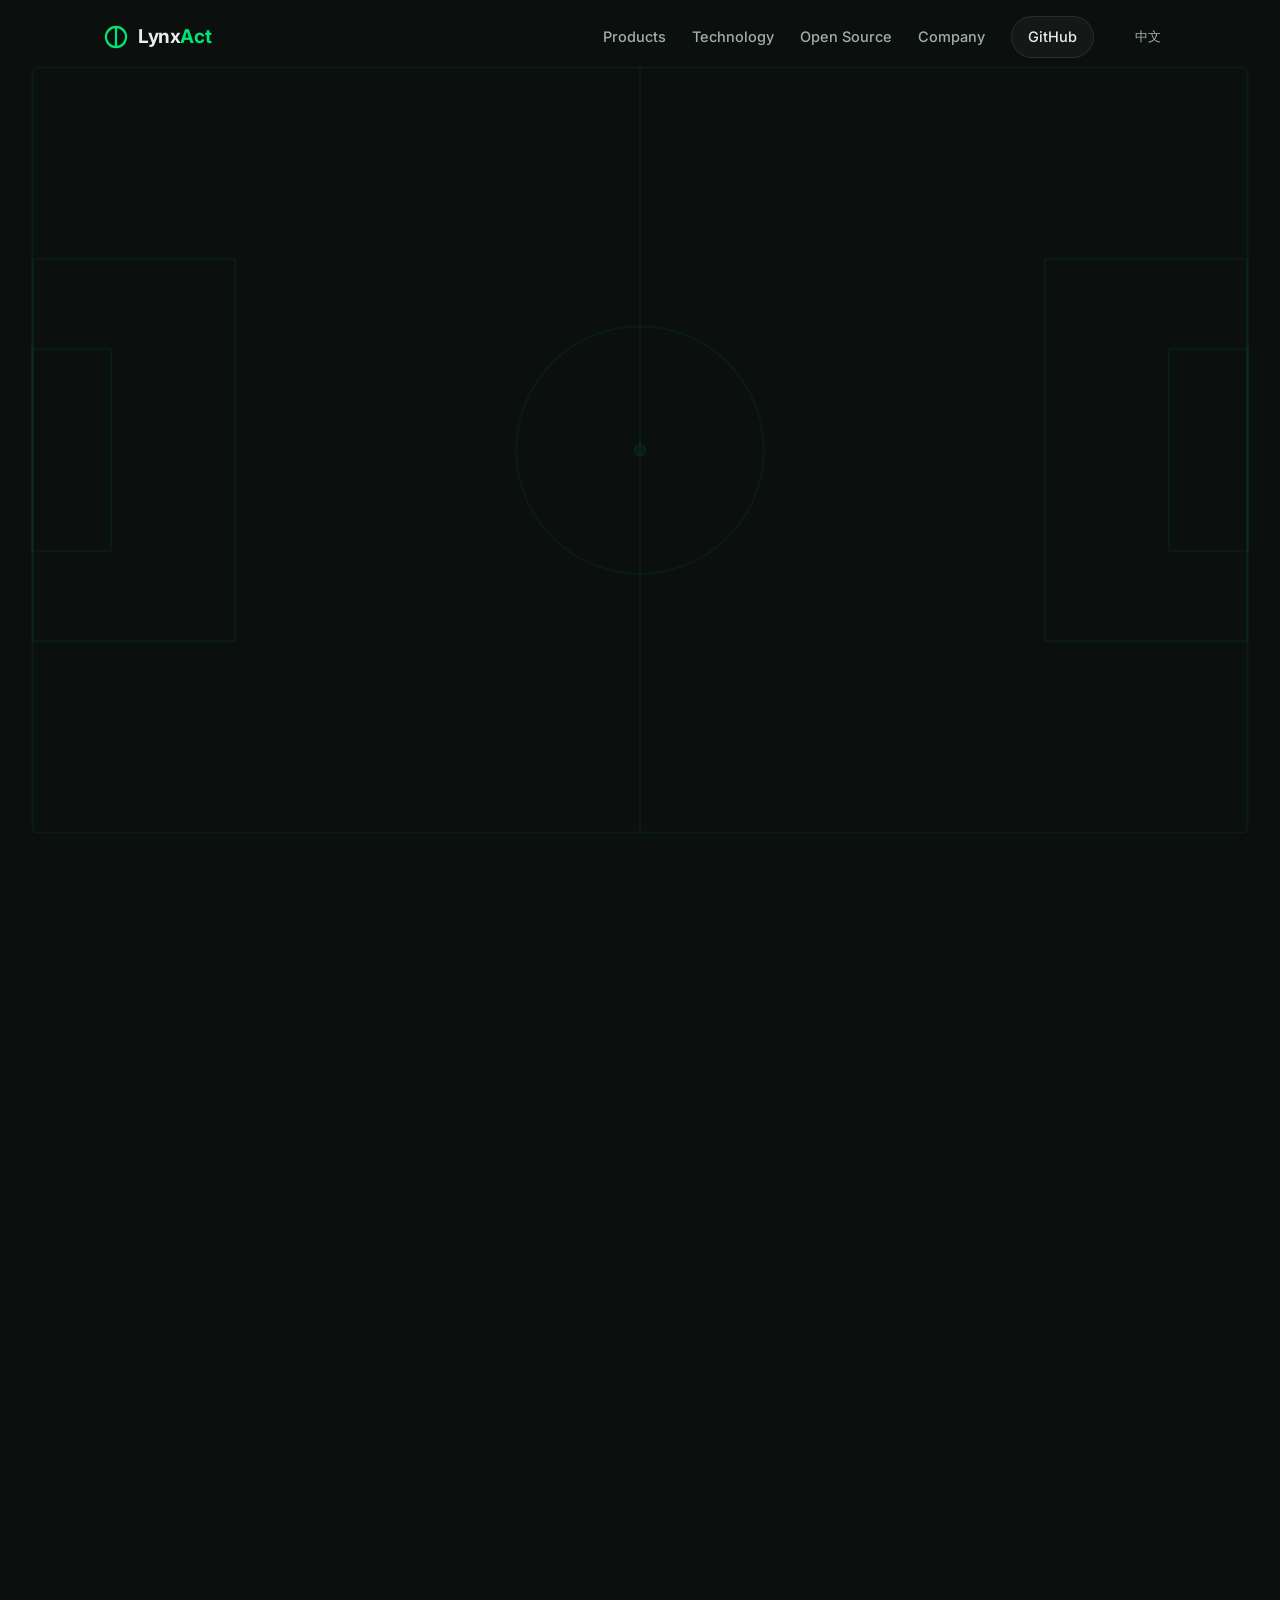
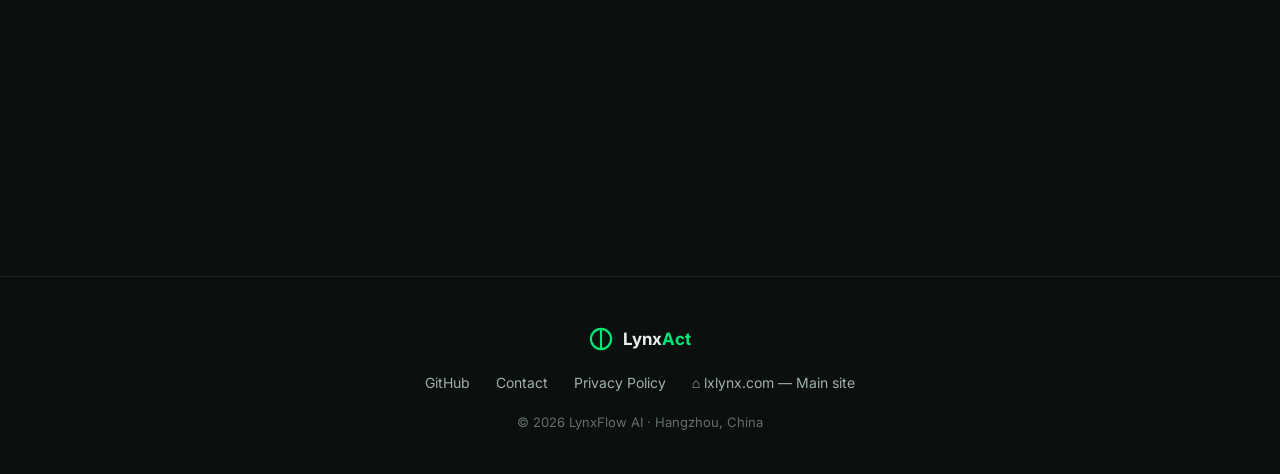
==== index.html @ 455c6fa9 "perf(site): serve coach sample as WebP via picture, 70% smaller Convert lynxact-coach-top-moments-sa" ====
<!DOCTYPE html>
<html lang="en">
<head>
  <meta charset="UTF-8">
  <meta name="viewport" content="width=device-width, initial-scale=1.0">
  <title>LynxAct — AI-Powered Sports Video Intelligence</title>
  <meta name="description" content="LynxAct turns match footage into tactical insight. VLM-assisted annotation, player tracking, and LLM coaching reports — built by LynxFlow AI.">
  <meta property="og:title" content="LynxAct — AI-Powered Sports Video Intelligence">
  <meta property="og:description" content="From raw match footage to coach-ready tactical reports. Open-source pipelines for sports video annotation, tracking, and LLM analysis.">
  <meta property="og:type" content="website">
  <meta property="og:url" content="https://lynxact.lxlynx.com/">
  <meta property="og:image" content="https://lynxact.lxlynx.com/assets/lynxact-coach-top-moments-sample.png">
  <meta property="og:image:alt" content="LynxAct coach tactical report sample">
  <link rel="canonical" href="https://lynxact.lxlynx.com/">
  <link rel="alternate" hreflang="en" href="https://lynxact.lxlynx.com/">
  <link rel="alternate" hreflang="zh-CN" href="https://lynxact.lxlynx.com/zh/">
  <link rel="alternate" hreflang="x-default" href="https://lynxact.lxlynx.com/">
  <link rel="icon" href="/favicon.svg" type="image/svg+xml">
  <link rel="preconnect" href="https://fonts.googleapis.com">
  <link rel="preconnect" href="https://fonts.gstatic.com" crossorigin>
  <link href="https://fonts.googleapis.com/css2?family=Inter:wght@400;500;600;700;800&family=JetBrains+Mono:wght@400;600&display=swap" rel="stylesheet">
  <link rel="stylesheet" href="/css/style.css">
  <script type="application/ld+json">
  {
    "@context": "https://schema.org",
    "@type": "Organization",
    "name": "LynxFlow AI",
    "url": "https://lynxact.lxlynx.com/",
    "logo": "https://lynxact.lxlynx.com/favicon.svg",
    "founder": {"@type": "Person", "name": "Alexander Cardoza", "jobTitle": "Founder & CEO"},
    "foundingDate": "2026",
    "address": {"@type": "PostalAddress", "addressLocality": "Hangzhou", "addressCountry": "CN"}
  }
  </script>
</head>
<body>
  <a class="skip-link" href="#main">Skip to content</a>

  <!-- Pitch-lines background decoration -->
  <svg class="pitch-bg" viewBox="0 0 1200 800" preserveAspectRatio="xMidYMid slice" aria-hidden="true">
    <g fill="none" stroke="currentColor" stroke-width="2">
      <rect x="60" y="60" width="1080" height="680" rx="4"/>
      <line x1="600" y1="60" x2="600" y2="740"/>
      <circle cx="600" cy="400" r="110"/>
      <circle cx="600" cy="400" r="5" fill="currentColor"/>
      <rect x="60" y="230" width="180" height="340"/>
      <rect x="960" y="230" width="180" height="340"/>
      <rect x="60" y="310" width="70" height="180"/>
      <rect x="1070" y="310" width="70" height="180"/>
    </g>
  </svg>

  <nav class="nav" id="nav">
    <div class="nav-inner">
      <a class="brand" href="#top" aria-label="LynxAct home">
        <svg class="brand-mark" viewBox="0 0 100 100" aria-hidden="true">
          <circle cx="50" cy="50" r="42" fill="none" stroke="currentColor" stroke-width="9"/>
          <line x1="50" y1="8" x2="50" y2="92" stroke="currentColor" stroke-width="9"/>
        </svg>
        <span>Lynx<em>Act</em></span>
      </a>
      <div class="nav-links">
        <a href="#products">Products</a>
        <a href="#technology">Technology</a>
        <a href="#opensource">Open Source</a>
        <a href="#company">Company</a>
        <a class="nav-cta" href="https://github.com/Lxcardoza993?tab=repositories" target="_blank" rel="noopener">GitHub</a>
        <a class="lang-switch" href="/zh/" hreflang="zh-CN" aria-label="切换到中文">中文</a>
      </div>
    </div>
  </nav>

  <header class="hero" id="top">
    <div class="hero-inner">
      <p class="eyebrow reveal">Sports Video Intelligence · Hangzhou, China</p>
      <h1 class="reveal">From match footage to<br><span class="accent">tactical insight</span>.</h1>
      <p class="lede reveal">LynxAct combines vision-language models, multi-object tracking, and LLM
        reasoning to automate sports video analysis — from annotation pipelines
        to coach-ready tactical reports.</p>
      <div class="hero-cta reveal">
        <a class="btn btn-primary" href="https://github.com/Lxcardoza993?tab=repositories" target="_blank" rel="noopener">View on GitHub</a>
        <a class="btn btn-ghost" href="#demo">See it in action</a>
      </div>
      <dl class="hero-stats reveal">
        <div><dt>98.7%</dt><dd>zero-shot VLM accuracy<br>on activity recognition probe</dd></div>
        <div><dt>±1 m</dt><dd>pitch calibration<br>reprojection accuracy</dd></div>
        <div><dt>4-tool</dt><dd>function-calling loop<br>in the AI Coach Agent</dd></div>
      </dl>
    </div>
  </header>

  <main id="main">

    <section class="section" id="products">
      <div class="section-head reveal">
        <p class="eyebrow">Products</p>
        <h2>One pipeline, three layers</h2>
        <p class="section-sub">We build open tooling for every layer of sports video understanding —
          so clubs, analysts, and researchers can adopt exactly the depth they need.</p>
      </div>
      <div class="cards">
        <article class="card reveal">
          <div class="card-icon" aria-hidden="true">
            <svg viewBox="0 0 24 24" fill="none" stroke="currentColor" stroke-width="1.8"><path d="M12 20h9"/><path d="M16.5 3.5a2.1 2.1 0 0 1 3 3L7 19l-4 1 1-4Z"/></svg>
          </div>
          <h3>Tactical Annotation</h3>
          <p>VLM-assisted pre-annotation with human expert review. Annotators verify
            machine proposals instead of labeling from scratch — cutting manual
            tagging time by an order of magnitude while keeping expert judgment
            in the loop.</p>
          <p class="card-tag">VLM pre-labeling · Expert verification · Event taxonomy</p>
        </article>
        <article class="card reveal">
          <div class="card-icon" aria-hidden="true">
            <svg viewBox="0 0 24 24" fill="none" stroke="currentColor" stroke-width="1.8"><path d="M21 15a2 2 0 0 1-2 2H7l-4 4V5a2 2 0 0 1 2-2h14a2 2 0 0 1 2 2Z"/></svg>
          </div>
          <h3>AI Coach Agent</h3>
          <p>An LLM agent that turns match data into natural-language tactical
            reports. A four-tool function-calling loop queries events, surfaces
            patterns, and drafts analysis a coach can act on — backed by a curated
            library of 62 technique cards.</p>
          <p class="card-tag">LLM reasoning · Function calling · Tactical reports</p>
        </article>
        <article class="card reveal">
          <div class="card-icon" aria-hidden="true">
            <svg viewBox="0 0 24 24" fill="none" stroke="currentColor" stroke-width="1.8"><circle cx="12" cy="12" r="9"/><path d="M12 3v18M3 12h18"/></svg>
          </div>
          <h3>Player Tracking</h3>
          <p>An open pipeline that extracts 2D pitch coordinates from broadcast
            footage — detection, multi-object tracking, and pitch calibration.
            Validated on professional match footage with sub-meter reprojection
            accuracy.</p>
          <p class="card-tag">YOLO · ByteTrack · Homography calibration</p>
        </article>
      </div>
    </section>

    <section class="section section-alt" id="technology">
      <div class="section-head reveal">
        <p class="eyebrow">Technology</p>
        <h2>Measured, not promised</h2>
        <p class="section-sub">Every capability on this page is backed by a reproducible probe
          on real data. Here is what we have verified so far.</p>
      </div>
      <div class="metric-grid">
        <div class="metric reveal"><span class="metric-num">98.7<span class="unit">%</span></span><span class="metric-label">Zero-shot VLM accuracy on a 150-image activity-recognition probe (Stanford40), 8 of 10 classes perfect</span></div>
        <div class="metric reveal"><span class="metric-num">0.62–1.25<span class="unit">m</span></span><span class="metric-label">Pitch-calibration reprojection error on professional broadcast footage, 5-anchor homography</span></div>
        <div class="metric reveal"><span class="metric-num">95.7<span class="unit">%</span></span><span class="metric-label">Of frames with ≥8 tracked players — 12.84 players per frame on average, YOLOv8 + ByteTrack</span></div>
        <div class="metric reveal"><span class="metric-num">62</span><span class="metric-label">Technique cards in the Coach Agent knowledge base, covering dribbling, passing, and finishing</span></div>
      </div>

      <div class="pipeline reveal" aria-label="Processing pipeline">
        <div class="pipe-step"><span class="pipe-dot"></span>Match footage</div>
        <div class="pipe-arrow" aria-hidden="true">→</div>
        <div class="pipe-step"><span class="pipe-dot"></span>Detection &amp; tracking</div>
        <div class="pipe-arrow" aria-hidden="true">→</div>
        <div class="pipe-step"><span class="pipe-dot"></span>Pitch calibration</div>
        <div class="pipe-arrow" aria-hidden="true">→</div>
        <div class="pipe-step"><span class="pipe-dot"></span>Tactical events</div>
        <div class="pipe-arrow" aria-hidden="true">→</div>
        <div class="pipe-step"><span class="pipe-dot"></span>LLM analysis</div>
        <div class="pipe-arrow" aria-hidden="true">→</div>
        <div class="pipe-step pipe-final"><span class="pipe-dot"></span>Coach report</div>
      </div>
    </section>

    <section class="section" id="demo">
      <div class="section-head reveal">
        <p class="eyebrow">In action</p>
        <h2>Working software, not slideware</h2>
      </div>
      <div class="demo-grid">
        <figure class="demo-item reveal">
          <img src="assets/demo.gif" alt="Multi-source fusion pre-annotation workflow: fusion vote, one-click correction, and adjudication" loading="lazy" width="880" height="656">
          <figcaption><strong>Pre-annotation studio.</strong> Three prediction sources are fused
            into a single proposal; the expert confirms or corrects with one click.</figcaption>
        </figure>
        <figure class="demo-item reveal">
          <picture>
            <source srcset="assets/lynxact-coach-top-moments-sample.webp" type="image/webp">
            <img src="assets/lynxact-coach-top-moments-sample.png" alt="AI Coach Agent output: automatically identified top moments from a match" loading="lazy" width="1200" height="840">
          </picture>
          <figcaption><strong>Coach Agent output.</strong> The agent scans match data and
            surfaces the moments that matter, with reasoning attached.</figcaption>
        </figure>
      </div>
    </section>

    <section class="section section-alt" id="opensource">
      <div class="section-head reveal">
        <p class="eyebrow">Open source</p>
        <h2>Built in the open</h2>
        <p class="section-sub">Our core pipelines are Apache-2.0 licensed. Star them, fork them,
          or ship them into your own stack.</p>
      </div>
      <div class="repo-grid">
        <a class="repo-card reveal" href="https://github.com/Lxcardoza993/lynxact-coach" target="_blank" rel="noopener">
          <div class="repo-head">
            <svg viewBox="0 0 16 16" width="18" height="18" fill="currentColor" aria-hidden="true"><path d="M2 2.5A2.5 2.5 0 0 1 4.5 0h8.75a.75.75 0 0 1 .75.75v12.5a.75.75 0 0 1-.75.75h-2.5a.75.75 0 0 1 0-1.5h1.75v-2h-8a1 1 0 0 0-.714 1.7.75.75 0 1 1-1.072 1.05A2.495 2.495 0 0 1 2 11.5Zm10.5-1h-8a1 1 0 0 0-1 1v6.708A2.486 2.486 0 0 1 4.5 9h8ZM5 12.25v3.25a.25.25 0 0 0 .4.2l1.45-1.087a.249.249 0 0 1 .3 0L8.6 15.7a.25.25 0 0 0 .4-.2v-3.25a.25.25 0 0 0-.25-.25h-3.5a.25.25 0 0 0-.25.25Z"/></svg>
            <span class="repo-name">lynxact-coach</span>
            <span class="repo-license">Apache-2.0</span>
          </div>
          <p>AI Coach Agent for football tactical analysis — a four-tool function-calling
            loop over match data, producing natural-language coaching reports.</p>
        </a>
        <a class="repo-card reveal" href="https://github.com/Lxcardoza993/lynxmove-oss" target="_blank" rel="noopener">
          <div class="repo-head">
            <svg viewBox="0 0 16 16" width="18" height="18" fill="currentColor" aria-hidden="true"><path d="M2 2.5A2.5 2.5 0 0 1 4.5 0h8.75a.75.75 0 0 1 .75.75v12.5a.75.75 0 0 1-.75.75h-2.5a.75.75 0 0 1 0-1.5h1.75v-2h-8a1 1 0 0 0-.714 1.7.75.75 0 1 1-1.072 1.05A2.495 2.495 0 0 1 2 11.5Zm10.5-1h-8a1 1 0 0 0-1 1v6.708A2.486 2.486 0 0 1 4.5 9h8ZM5 12.25v3.25a.25.25 0 0 0 .4.2l1.45-1.087a.249.249 0 0 1 .3 0L8.6 15.7a.25.25 0 0 0 .4-.2v-3.25a.25.25 0 0 0-.25-.25h-3.5a.25.25 0 0 0-.25.25Z"/></svg>
            <span class="repo-name">lynxmove-oss</span>
            <span class="repo-license">Apache-2.0</span>
          </div>
          <p>Multi-source fusion pre-annotation toolkit for sports video — VLM proposals,
            player-prior signals, and expert review in one web UI.</p>
        </a>
      </div>
    </section>

    <section class="section" id="company">
      <div class="section-head reveal">
        <p class="eyebrow">Company</p>
        <h2>Built by practitioners</h2>
      </div>
      <div class="company-grid">
        <div class="company-card reveal">
          <h3>LynxFlow AI</h3>
          <p>LynxAct is developed by LynxFlow AI, a team founded in 2026 and
            based in Hangzhou, China. We build AI tooling for sports analysis —
            annotation pipelines, tracking infrastructure, and LLM-powered
            reporting.</p>
          <dl class="company-facts">
            <div><dt>Founded</dt><dd>2026</dd></div>
            <div><dt>Headquarters</dt><dd>Hangzhou, China</dd></div>
            <div><dt>Focus</dt><dd>Sports AI · Video intelligence</dd></div>
            <div><dt>Stage</dt><dd>Bootstrapped, pre-seed</dd></div>
          </dl>
        </div>
        <div class="company-card reveal">
          <h3>Founder</h3>
          <p class="founder-name">Alexander Cardoza</p>
          <p class="founder-title">Founder &amp; CEO, LynxFlow AI</p>
          <p>Alexander holds dual bachelor's degrees (B.Ed. and B.A.) from a 211
            university in central China, and an M.Sc. from the University of
            Edinburgh, with research focused on accelerometer data from smart
            wearable devices and physical-activity epidemiology. He started
            LynxAct to bring modern vision-language and LLM tooling to a field
            still run on manual tagging.</p>
          <p class="company-contact">Reach us at <a href="mailto:founder@lxlynx.com">founder@lxlynx.com</a></p>
        </div>
      </div>
    </section>

  </main>

  <footer class="footer">
    <div class="footer-inner">
      <div class="footer-brand">
        <svg class="brand-mark" viewBox="0 0 100 100" aria-hidden="true">
          <circle cx="50" cy="50" r="42" fill="none" stroke="currentColor" stroke-width="9"/>
          <line x1="50" y1="8" x2="50" y2="92" stroke="currentColor" stroke-width="9"/>
        </svg>
        <span>Lynx<em>Act</em></span>
      </div>
      <nav class="footer-links" aria-label="Footer">
        <a href="https://github.com/Lxcardoza993?tab=repositories" target="_blank" rel="noopener">GitHub</a>
        <a href="mailto:founder@lxlynx.com">Contact</a>
        <a href="privacy.html">Privacy Policy</a>
        <a href="https://lxlynx.com" target="_blank" rel="noopener">⌂ lxlynx.com — Main site</a>
      </nav>
      <p class="footer-legal">© 2026 LynxFlow AI · Hangzhou, China</p>
    </div>
  </footer>

  <script src="js/main.js" defer></script>
</body>
</html>
---- css/style.css ----
/* LynxAct — dark pitch theme */
:root {
  --bg: #0b0f0e;
  --bg-alt: #0e1513;
  --surface: rgba(255, 255, 255, 0.04);
  --surface-border: rgba(255, 255, 255, 0.09);
  --text: #e8eeeb;
  --text-dim: #9fb0a8;
  --accent: #00e676;
  --accent-soft: rgba(0, 230, 118, 0.12);
  --pitch-line: rgba(0, 230, 118, 0.055);
  --radius: 14px;
  --font: "Inter", -apple-system, BlinkMacSystemFont, "Segoe UI", Roboto, "PingFang SC", "Hiragino Sans GB", "Microsoft YaHei", "Noto Sans CJK SC", "Helvetica Neue", Arial, sans-serif;
  --mono: "JetBrains Mono", ui-monospace, SFMono-Regular, Menlo, Consolas, monospace;
}

* { margin: 0; padding: 0; box-sizing: border-box; }

html { scroll-behavior: smooth; }

body {
  background: var(--bg);
  color: var(--text);
  font-family: var(--font);
  font-size: 16px;
  line-height: 1.65;
  -webkit-font-smoothing: antialiased;
  overflow-x: hidden;
}

::selection { background: var(--accent); color: #04140b; }

/* Skip link — keyboard a11y (WCAG 2.4.1 Bypass Blocks) */
.skip-link {
  position: absolute;
  left: -9999px;
  top: auto;
  z-index: 1000;
  padding: 0.6rem 1rem;
  background: var(--accent);
  color: #04140b;
  border-radius: 8px;
  font-weight: 600;
  text-decoration: none;
}
.skip-link:focus,
.skip-link:focus-visible {
  left: 1rem;
  top: 1rem;
}

/* High-contrast keyboard focus ring for every interactive element
   (WCAG 2.4.7 Focus Visible). The browser default outline is low-
   contrast on this dark theme; :where() keeps specificity 0 so it
   composes with per-component styles instead of overriding them. */
:where(a, button, .btn, .nav-cta, .lang-switch, .repo-card,
       .lang-link, .back, [tabindex]):focus-visible {
  outline: 2px solid var(--accent);
  outline-offset: 2px;
  border-radius: 6px;
}

.pitch-bg {
  position: fixed;
  inset: 0;
  width: 100%;
  height: 100%;
  color: var(--pitch-line);
  pointer-events: none;
  z-index: 0;
}

/* ---------- nav ---------- */
.nav {
  position: fixed;
  top: 0; left: 0; right: 0;
  z-index: 100;
  transition: background 0.3s ease, border-color 0.3s ease, backdrop-filter 0.3s ease;
  border-bottom: 1px solid transparent;
}
.nav.scrolled {
  background: rgba(11, 15, 14, 0.72);
  backdrop-filter: blur(14px);
  -webkit-backdrop-filter: blur(14px);
  border-bottom-color: var(--surface-border);
}
.nav-inner {
  max-width: 1120px;
  margin: 0 auto;
  padding: 16px 24px;
  display: flex;
  align-items: center;
  justify-content: space-between;
}
.brand {
  display: inline-flex;
  align-items: center;
  gap: 10px;
  color: var(--text);
  text-decoration: none;
  font-weight: 700;
  font-size: 19px;
  letter-spacing: -0.02em;
}
.brand em { font-style: normal; color: var(--accent); }
.brand-mark { width: 24px; height: 24px; color: var(--accent); flex: none; }
.nav-links { display: flex; align-items: center; gap: 26px; }
.nav-links a {
  color: var(--text-dim);
  text-decoration: none;
  font-size: 14.5px;
  font-weight: 500;
  transition: color 0.2s ease;
}
.nav-links a:hover { color: var(--text); }
.nav-cta {
  padding: 8px 16px;
  border: 1px solid var(--surface-border);
  border-radius: 999px;
  color: var(--text) !important;
  background: var(--surface);
  transition: border-color 0.2s ease, background 0.2s ease;
}
.nav-cta:hover { border-color: var(--accent); background: var(--accent-soft); }
.lang-switch {
  padding: 8px 14px;
  border-radius: 999px;
  color: var(--text-dim) !important;
  font-size: 13px !important;
  font-family: var(--mono);
  border: 1px solid transparent;
  transition: color 0.2s ease, border-color 0.2s ease;
}
.lang-switch:hover { color: var(--accent) !important; border-color: rgba(0, 230, 118, 0.35); }

/* ---------- hero ---------- */
.hero {
  position: relative;
  z-index: 1;
  padding: 168px 24px 96px;
}
.hero-inner { max-width: 880px; margin: 0 auto; }
.eyebrow {
  font-family: var(--mono);
  font-size: 12.5px;
  font-weight: 600;
  letter-spacing: 0.14em;
  text-transform: uppercase;
  color: var(--accent);
  margin-bottom: 18px;
}
h1 {
  font-size: clamp(40px, 6.4vw, 68px);
  font-weight: 800;
  line-height: 1.06;
  letter-spacing: -0.035em;
  margin-bottom: 26px;
}
.accent {
  background: linear-gradient(92deg, var(--accent) 10%, #7dffb8 90%);
  -webkit-background-clip: text;
  background-clip: text;
  color: transparent;
}
.lede {
  font-size: clamp(17px, 2vw, 20px);
  color: var(--text-dim);
  max-width: 640px;
  margin-bottom: 38px;
}
.hero-cta { display: flex; gap: 14px; flex-wrap: wrap; margin-bottom: 64px; }
.btn {
  display: inline-flex;
  align-items: center;
  padding: 13px 26px;
  border-radius: 999px;
  font-size: 15px;
  font-weight: 600;
  text-decoration: none;
  transition: transform 0.18s ease, box-shadow 0.18s ease, background 0.18s ease, border-color 0.18s ease;
}
.btn:active { transform: translateY(1px); }
.btn-primary {
  background: var(--accent);
  color: #04140b;
  box-shadow: 0 0 0 0 rgba(0, 230, 118, 0.35);
}
.btn-primary:hover { box-shadow: 0 8px 32px 0 rgba(0, 230, 118, 0.28); transform: translateY(-1px); }
.btn-ghost {
  color: var(--text);
  border: 1px solid var(--surface-border);
  background: var(--surface);
}
.btn-ghost:hover { border-color: var(--accent); background: var(--accent-soft); }

.hero-stats {
  display: grid;
  grid-template-columns: repeat(3, minmax(0, 1fr));
  gap: 20px;
  max-width: 780px;
}
.hero-stats > div {
  padding: 20px 22px;
  background: var(--surface);
  border: 1px solid var(--surface-border);
  border-radius: var(--radius);
  backdrop-filter: blur(8px);
}
.hero-stats dt {
  font-size: 30px;
  font-weight: 800;
  letter-spacing: -0.03em;
  color: var(--accent);
  font-variant-numeric: tabular-nums;
}
.hero-stats dd { font-size: 13px; color: var(--text-dim); margin-top: 6px; line-height: 1.5; }

/* ---------- sections ---------- */
.section {
  position: relative;
  z-index: 1;
  max-width: 1120px;
  margin: 0 auto;
  padding: 88px 24px;
}
.section-alt {
  max-width: none;
  background: var(--bg-alt);
  border-top: 1px solid var(--surface-border);
  border-bottom: 1px solid var(--surface-border);
}
.section-alt > * { max-width: 1120px; margin-left: auto; margin-right: auto; }
.section-head { max-width: 720px; margin-bottom: 52px; }
.section-alt .section-head { max-width: 720px; }
h2 {
  font-size: clamp(30px, 4vw, 42px);
  font-weight: 800;
  letter-spacing: -0.03em;
  line-height: 1.12;
  margin-bottom: 16px;
}
.section-sub { color: var(--text-dim); font-size: 17px; }

/* product cards */
.cards {
  display: grid;
  grid-template-columns: repeat(3, minmax(0, 1fr));
  gap: 22px;
}
.card {
  padding: 30px 28px;
  background: var(--surface);
  border: 1px solid var(--surface-border);
  border-radius: var(--radius);
  transition: transform 0.2s ease, border-color 0.2s ease, background 0.2s ease;
}
.card:hover { transform: translateY(-3px); border-color: rgba(0, 230, 118, 0.35); background: rgba(0, 230, 118, 0.05); }
.card-icon {
  width: 46px; height: 46px;
  display: grid; place-items: center;
  border-radius: 12px;
  background: var(--accent-soft);
  color: var(--accent);
  margin-bottom: 20px;
}
.card-icon svg { width: 24px; height: 24px; }
.card h3 { font-size: 20px; font-weight: 700; letter-spacing: -0.02em; margin-bottom: 12px; }
.card p { color: var(--text-dim); font-size: 15px; }
.card-tag {
  margin-top: 18px;
  font-family: var(--mono);
  font-size: 12px !important;
  color: var(--accent) !important;
  letter-spacing: 0.02em;
}

/* metrics */
.metric-grid {
  display: grid;
  grid-template-columns: repeat(2, minmax(0, 1fr));
  gap: 22px;
  margin-bottom: 56px;
}
.metric {
  padding: 28px 30px;
  background: var(--surface);
  border: 1px solid var(--surface-border);
  border-radius: var(--radius);
  display: flex;
  flex-direction: column;
  gap: 10px;
}
.metric-num {
  font-size: 40px;
  font-weight: 800;
  letter-spacing: -0.03em;
  color: var(--accent);
  font-variant-numeric: tabular-nums;
}
.metric-num .unit { font-size: 20px; margin-left: 2px; }
.metric-label { color: var(--text-dim); font-size: 14.5px; line-height: 1.55; }

/* pipeline */
.pipeline {
  display: flex;
  align-items: center;
  flex-wrap: wrap;
  gap: 10px 12px;
  padding: 24px 26px;
  background: var(--surface);
  border: 1px solid var(--surface-border);
  border-radius: var(--radius);
  font-family: var(--mono);
  font-size: 13px;
}
.pipe-step {
  display: inline-flex;
  align-items: center;
  gap: 9px;
  color: var(--text-dim);
  white-space: nowrap;
}
.pipe-dot { width: 7px; height: 7px; border-radius: 50%; background: var(--accent); flex: none; }
.pipe-final { color: var(--accent); font-weight: 600; }
.pipe-arrow { color: rgba(255, 255, 255, 0.22); }

/* demo */
.demo-grid {
  display: grid;
  grid-template-columns: repeat(2, minmax(0, 1fr));
  gap: 22px;
}
.demo-item {
  background: var(--surface);
  border: 1px solid var(--surface-border);
  border-radius: var(--radius);
  overflow: hidden;
}
.demo-item img {
  display: block;
  width: 100%;
  aspect-ratio: 16 / 10;
  object-fit: cover;
  object-position: top;
  border-bottom: 1px solid var(--surface-border);
  background: #060a08;
}
.demo-item figcaption { padding: 20px 22px; color: var(--text-dim); font-size: 14.5px; }
.demo-item figcaption strong { color: var(--text); display: block; margin-bottom: 4px; font-size: 15px; }

/* repos */
.repo-grid {
  display: grid;
  grid-template-columns: repeat(2, minmax(0, 1fr));
  gap: 22px;
}
.repo-card {
  display: block;
  padding: 26px 28px;
  background: var(--surface);
  border: 1px solid var(--surface-border);
  border-radius: var(--radius);
  text-decoration: none;
  color: inherit;
  transition: transform 0.2s ease, border-color 0.2s ease, background 0.2s ease;
}
.repo-card:hover { transform: translateY(-3px); border-color: rgba(0, 230, 118, 0.35); background: rgba(0, 230, 118, 0.05); }
.repo-head { display: flex; align-items: center; gap: 10px; margin-bottom: 14px; color: var(--accent); }
.repo-name { font-family: var(--mono); font-size: 16px; font-weight: 600; color: var(--text); }
.repo-license {
  margin-left: auto;
  font-family: var(--mono);
  font-size: 11px;
  color: var(--text-dim);
  border: 1px solid var(--surface-border);
  border-radius: 999px;
  padding: 3px 10px;
}
.repo-card p { color: var(--text-dim); font-size: 14.5px; }

/* company */
.company-grid {
  display: grid;
  grid-template-columns: 1.2fr 1fr;
  gap: 22px;
}
.company-card {
  padding: 32px 30px;
  background: var(--surface);
  border: 1px solid var(--surface-border);
  border-radius: var(--radius);
}
.company-card h3 { font-size: 19px; font-weight: 700; letter-spacing: -0.02em; margin-bottom: 6px; }
.company-cn { color: var(--text-dim); font-size: 14px; margin-bottom: 16px; }
.founder-name { color: var(--accent); font-size: 17px; font-weight: 600; margin-bottom: 4px; }
.founder-title { color: var(--text-dim); font-size: 13px; letter-spacing: 0.04em; text-transform: uppercase; margin-bottom: 14px; }
.company-card > p { color: var(--text-dim); font-size: 15px; }
.company-facts {
  margin-top: 24px;
  display: grid;
  grid-template-columns: repeat(2, minmax(0, 1fr));
  gap: 14px;
}
.company-facts dt {
  font-family: var(--mono);
  font-size: 11px;
  text-transform: uppercase;
  letter-spacing: 0.1em;
  color: var(--text-dim);
}
.company-facts dd { font-size: 14.5px; font-weight: 600; margin-top: 3px; }
.company-contact { margin-top: 20px; }
.company-contact a { color: var(--accent); text-decoration: none; border-bottom: 1px solid rgba(0, 230, 118, 0.35); }
.company-contact a:hover { border-bottom-color: var(--accent); }

/* footer */
.footer {
  position: relative;
  z-index: 1;
  border-top: 1px solid var(--surface-border);
  padding: 48px 24px 40px;
}
.footer-inner {
  max-width: 1120px;
  margin: 0 auto;
  display: flex;
  flex-direction: column;
  align-items: center;
  gap: 18px;
}
.footer-brand {
  display: inline-flex;
  align-items: center;
  gap: 10px;
  font-weight: 700;
  font-size: 17px;
}
.footer-brand em { font-style: normal; color: var(--accent); }
.footer-links { display: flex; gap: 26px; }
.footer-links a { color: var(--text-dim); text-decoration: none; font-size: 14px; transition: color 0.2s ease; }
.footer-links a:hover { color: var(--text); }
.footer-legal { color: rgba(159, 176, 168, 0.6); font-size: 13px; }

/* reveal on scroll */
.reveal {
  opacity: 0;
  transform: translateY(18px);
  transition: opacity 0.6s ease, transform 0.6s ease;
}
.reveal.visible { opacity: 1; transform: none; }
@media (prefers-reduced-motion: reduce) {
  .reveal { opacity: 1; transform: none; transition: none; }
  html { scroll-behavior: auto; }
}

/* responsive */
@media (max-width: 900px) {
  .cards, .demo-grid, .repo-grid, .company-grid { grid-template-columns: 1fr; }
  .metric-grid { grid-template-columns: 1fr 1fr; }
  .nav-links a:not(.nav-cta):not(.lang-switch) { display: none; }
}
@media (max-width: 620px) {
  .hero { padding-top: 132px; }
  .hero-stats { grid-template-columns: 1fr; }
  .metric-grid { grid-template-columns: 1fr; }
  .pipe-arrow { display: none; }
  .pipeline { flex-direction: column; align-items: flex-start; }
}
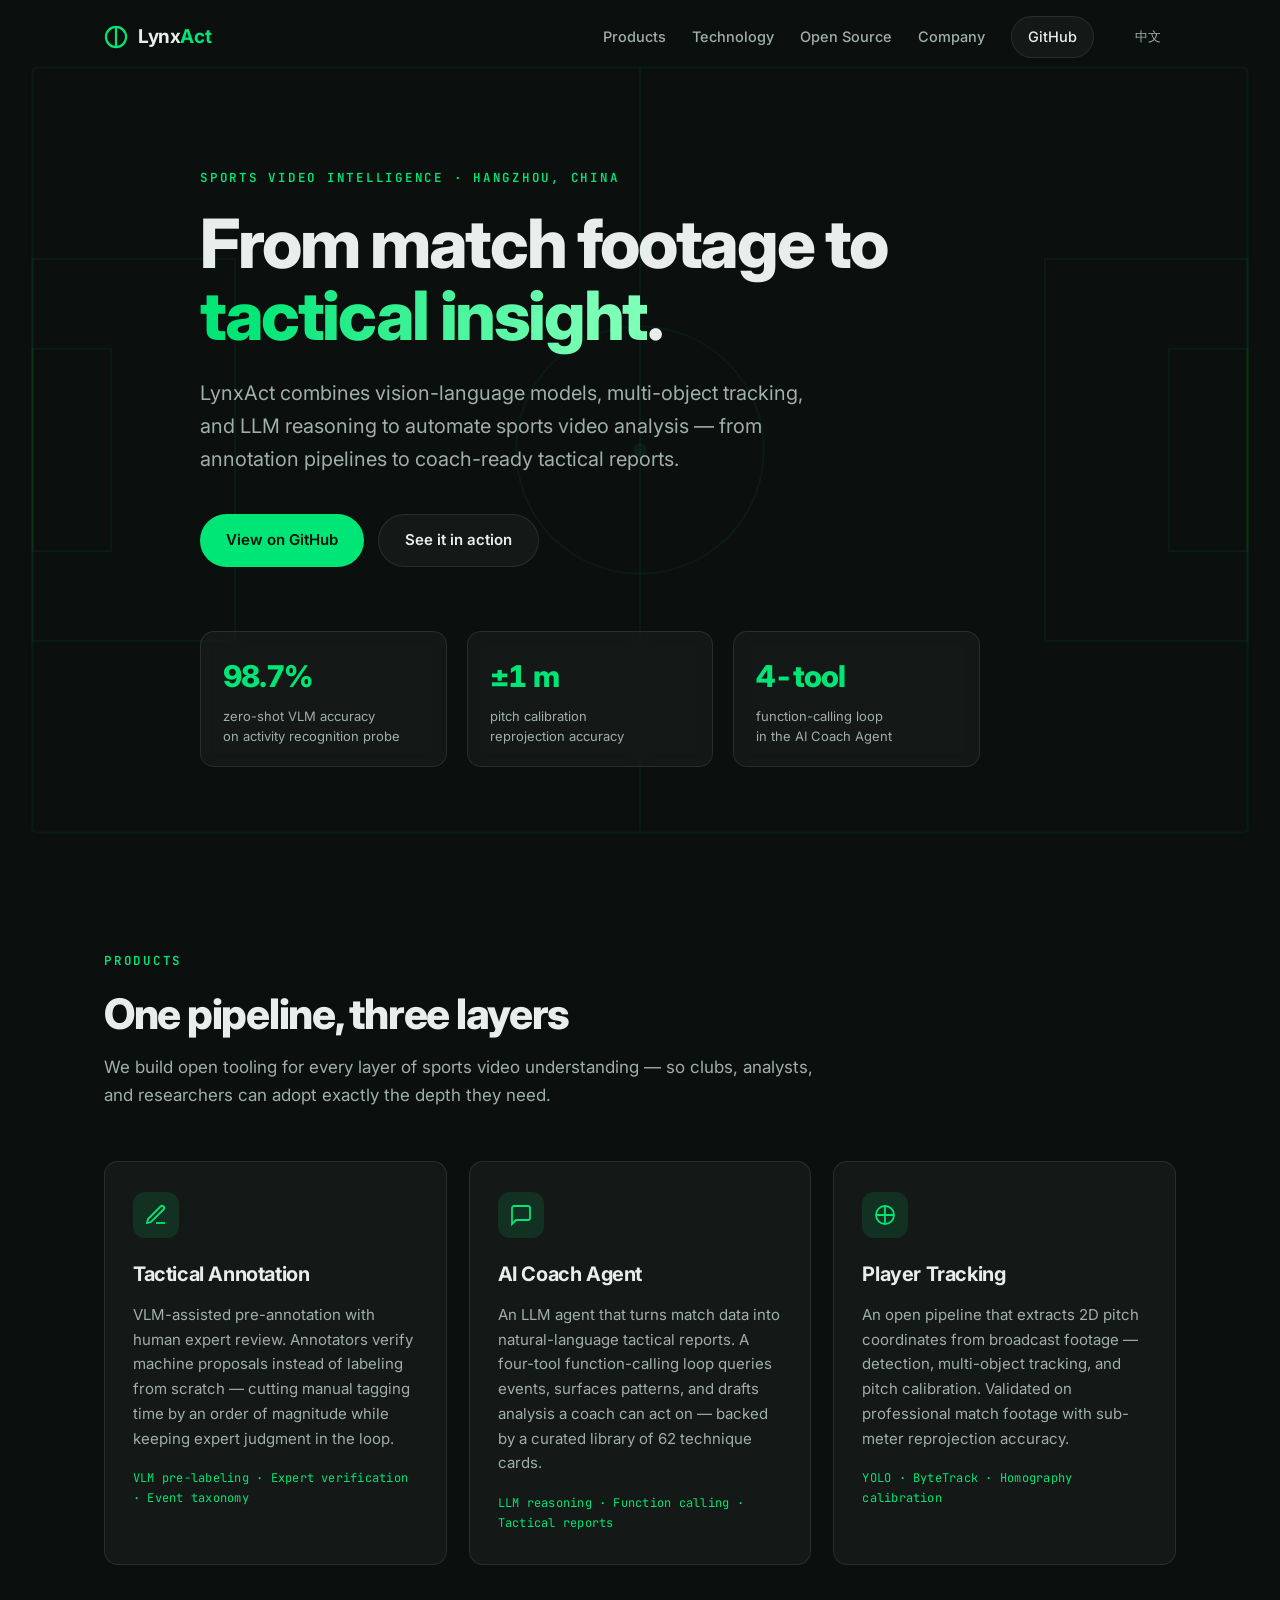
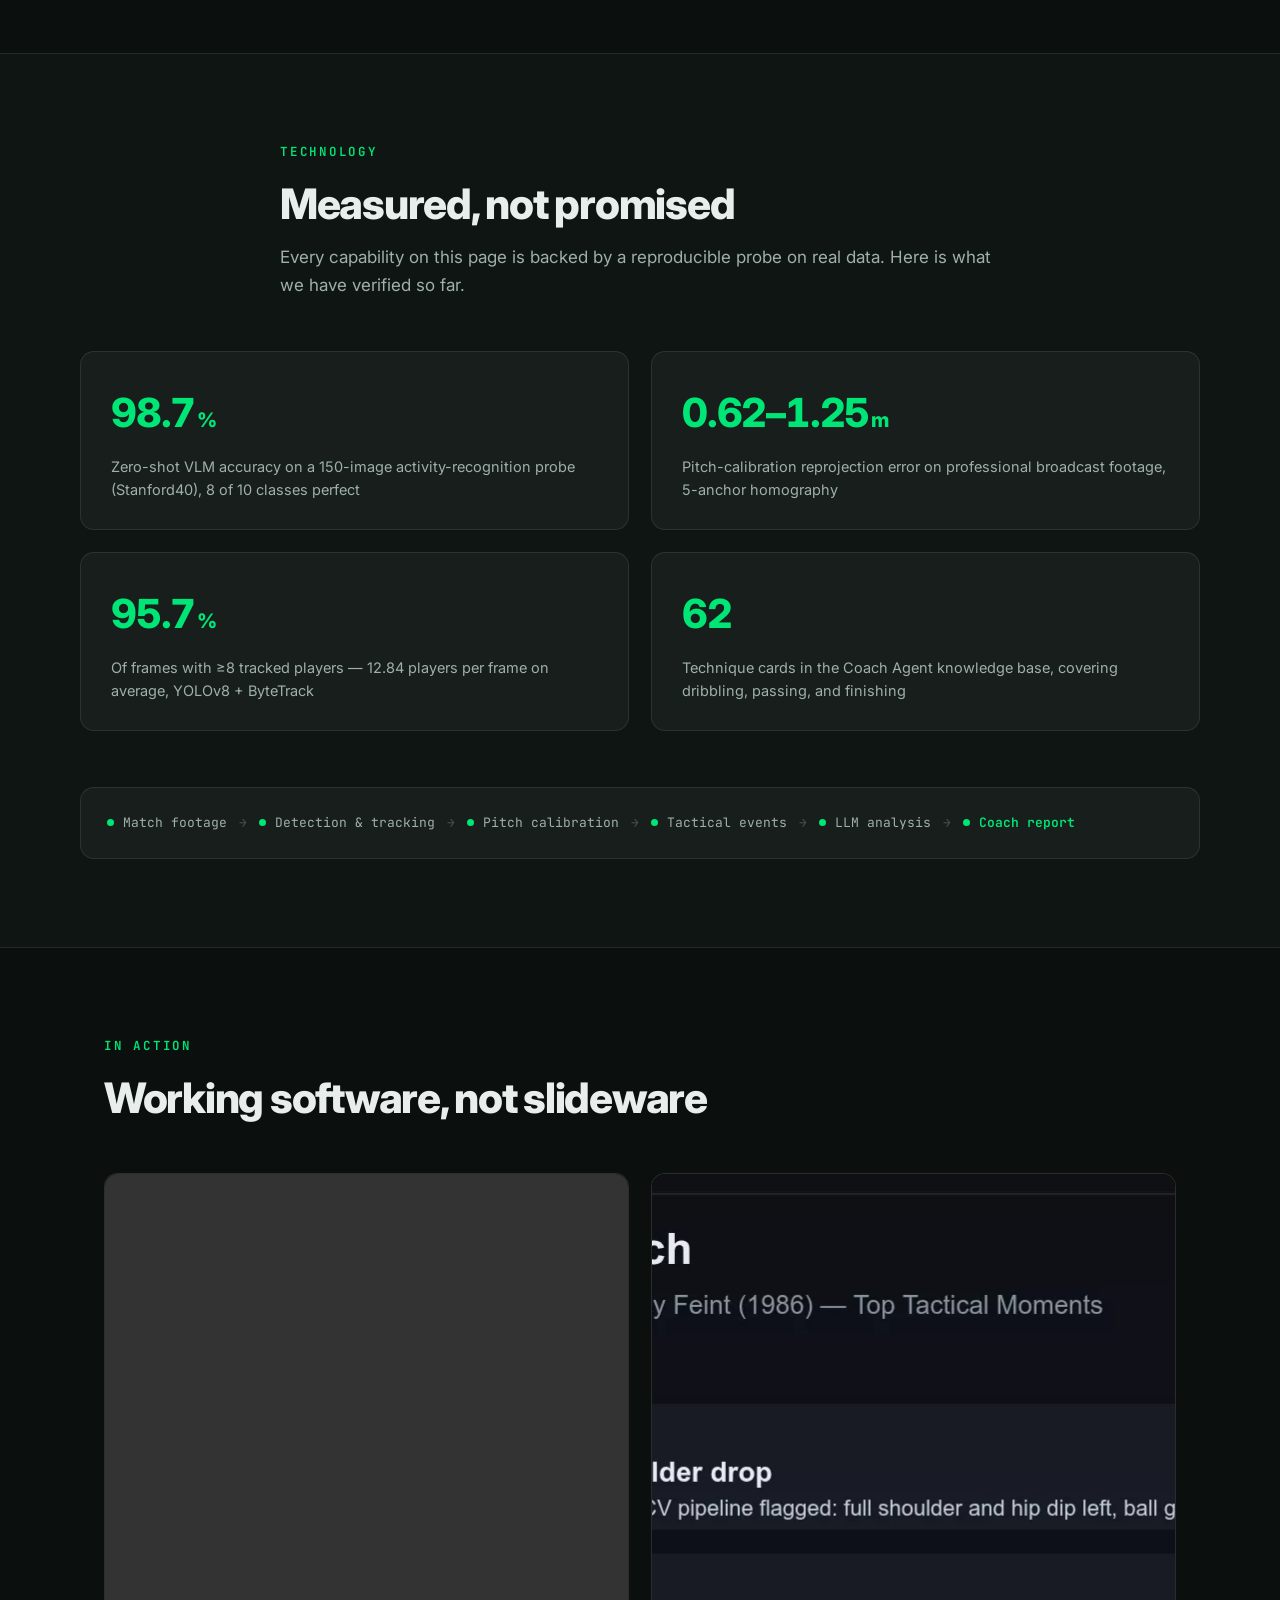
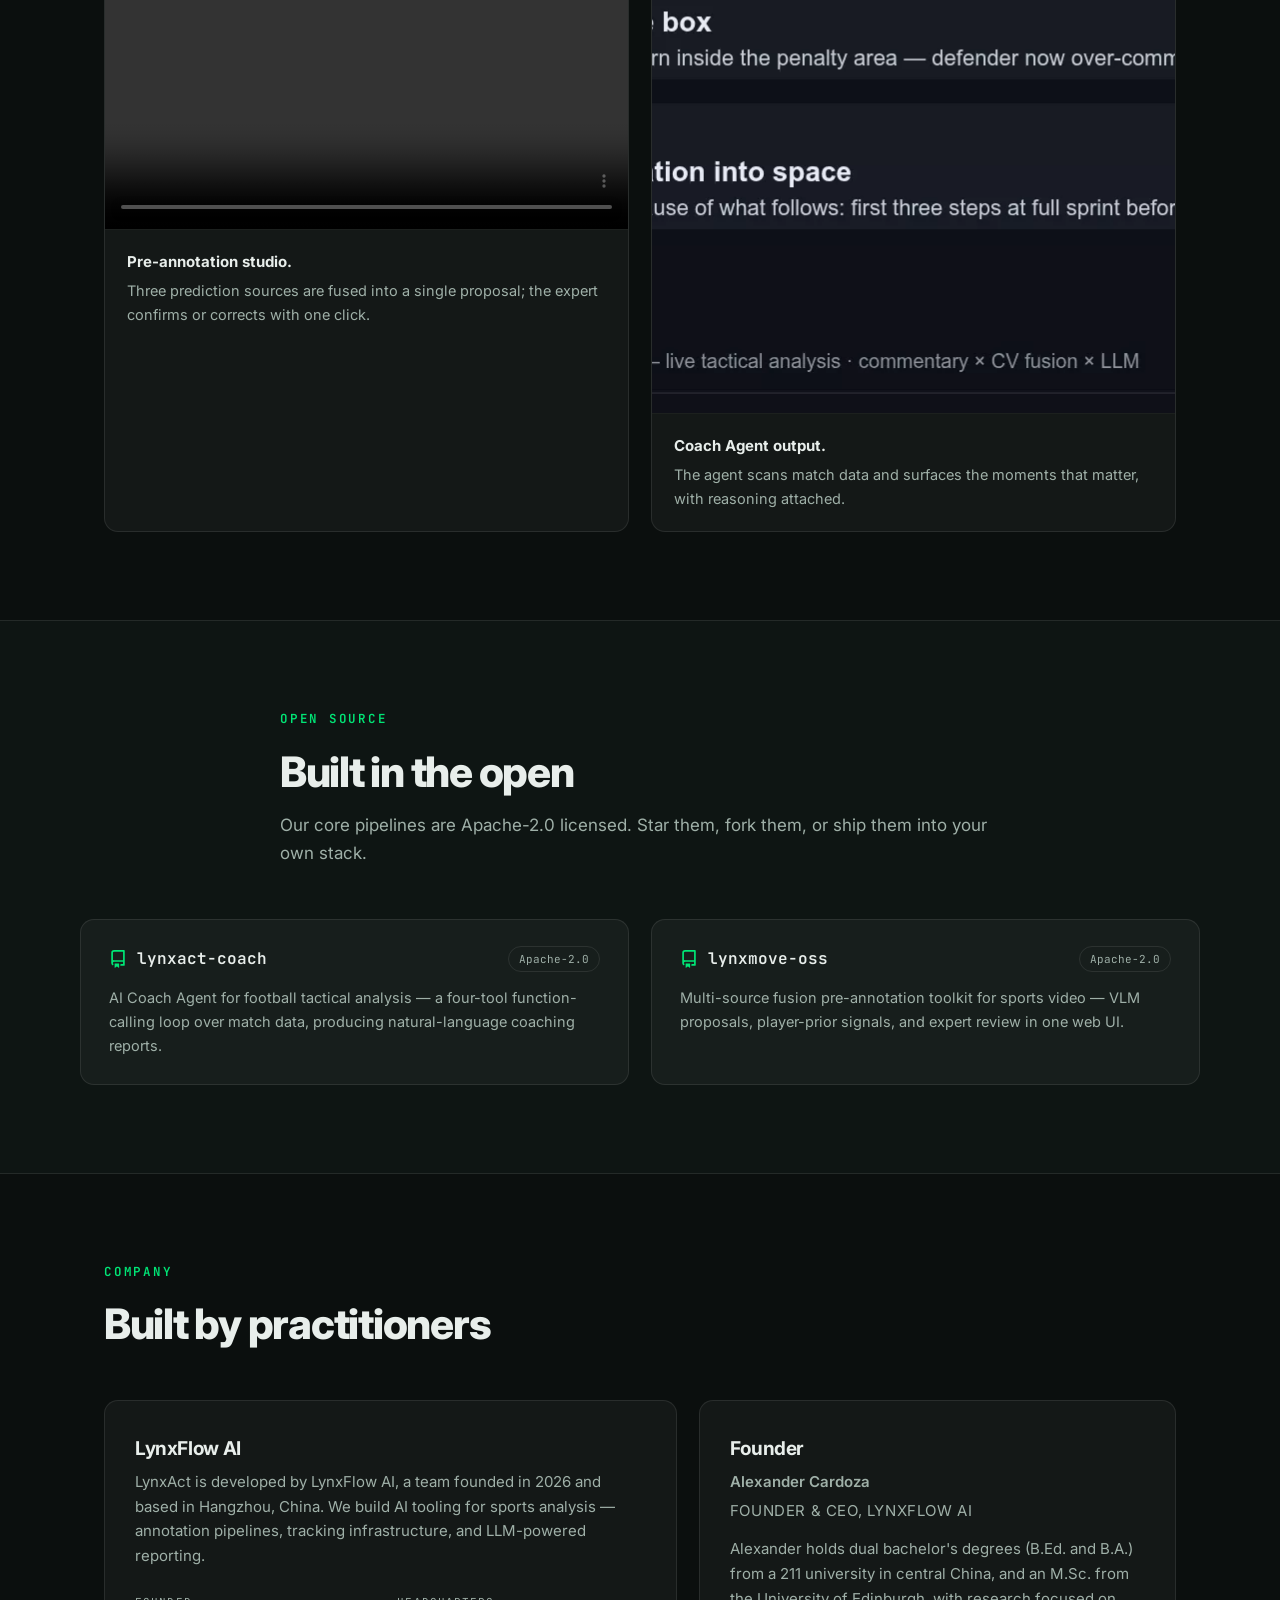
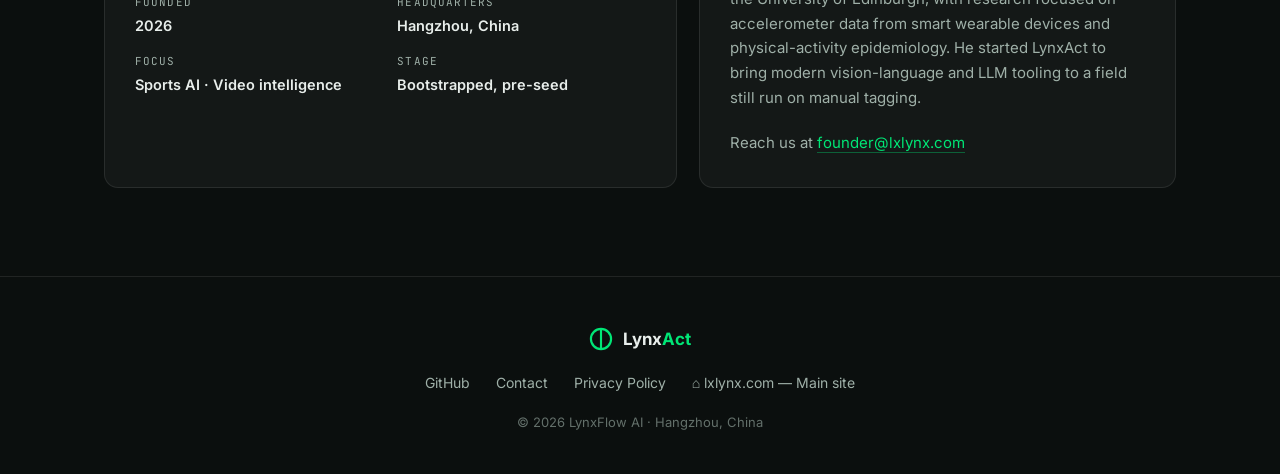
==== commit 436796cc: "seo(site): add twitter:card summary_large_image for social sharing Twitter falls back to og:title/de" ====
--- a/index.html
+++ b/index.html
@@ -3,6 +3,8 @@
 <head>
   <meta charset="UTF-8">
   <meta name="viewport" content="width=device-width, initial-scale=1.0">
+  <meta name="theme-color" content="#0b0f0e">
+  <meta name="color-scheme" content="dark">
   <title>LynxAct — AI-Powered Sports Video Intelligence</title>
   <meta name="description" content="LynxAct turns match footage into tactical insight. VLM-assisted annotation, player tracking, and LLM coaching reports — built by LynxFlow AI.">
   <meta property="og:title" content="LynxAct — AI-Powered Sports Video Intelligence">
@@ -11,6 +13,7 @@
   <meta property="og:url" content="https://lynxact.lxlynx.com/">
   <meta property="og:image" content="https://lynxact.lxlynx.com/assets/lynxact-coach-top-moments-sample.png">
   <meta property="og:image:alt" content="LynxAct coach tactical report sample">
+  <meta name="twitter:card" content="summary_large_image">
   <link rel="canonical" href="https://lynxact.lxlynx.com/">
   <link rel="alternate" hreflang="en" href="https://lynxact.lxlynx.com/">
   <link rel="alternate" hreflang="zh-CN" href="https://lynxact.lxlynx.com/zh/">
@@ -171,7 +174,9 @@
       </div>
       <div class="demo-grid">
         <figure class="demo-item reveal">
-          <img src="assets/demo.gif" alt="Multi-source fusion pre-annotation workflow: fusion vote, one-click correction, and adjudication" loading="lazy" width="880" height="656">
+          <video width="880" height="656" autoplay loop muted playsinline controls preload="metadata" aria-label="Multi-source fusion pre-annotation workflow: fusion vote, one-click correction, and adjudication">
+            <source src="assets/demo.mp4" type="video/mp4">
+          </video>
           <figcaption><strong>Pre-annotation studio.</strong> Three prediction sources are fused
             into a single proposal; the expert confirms or corrects with one click.</figcaption>
         </figure>
--- a/css/style.css
+++ b/css/style.css
@@ -336,7 +336,8 @@
   border-radius: var(--radius);
   overflow: hidden;
 }
-.demo-item img {
+.demo-item img,
+.demo-item video {
   display: block;
   width: 100%;
   aspect-ratio: 16 / 10;
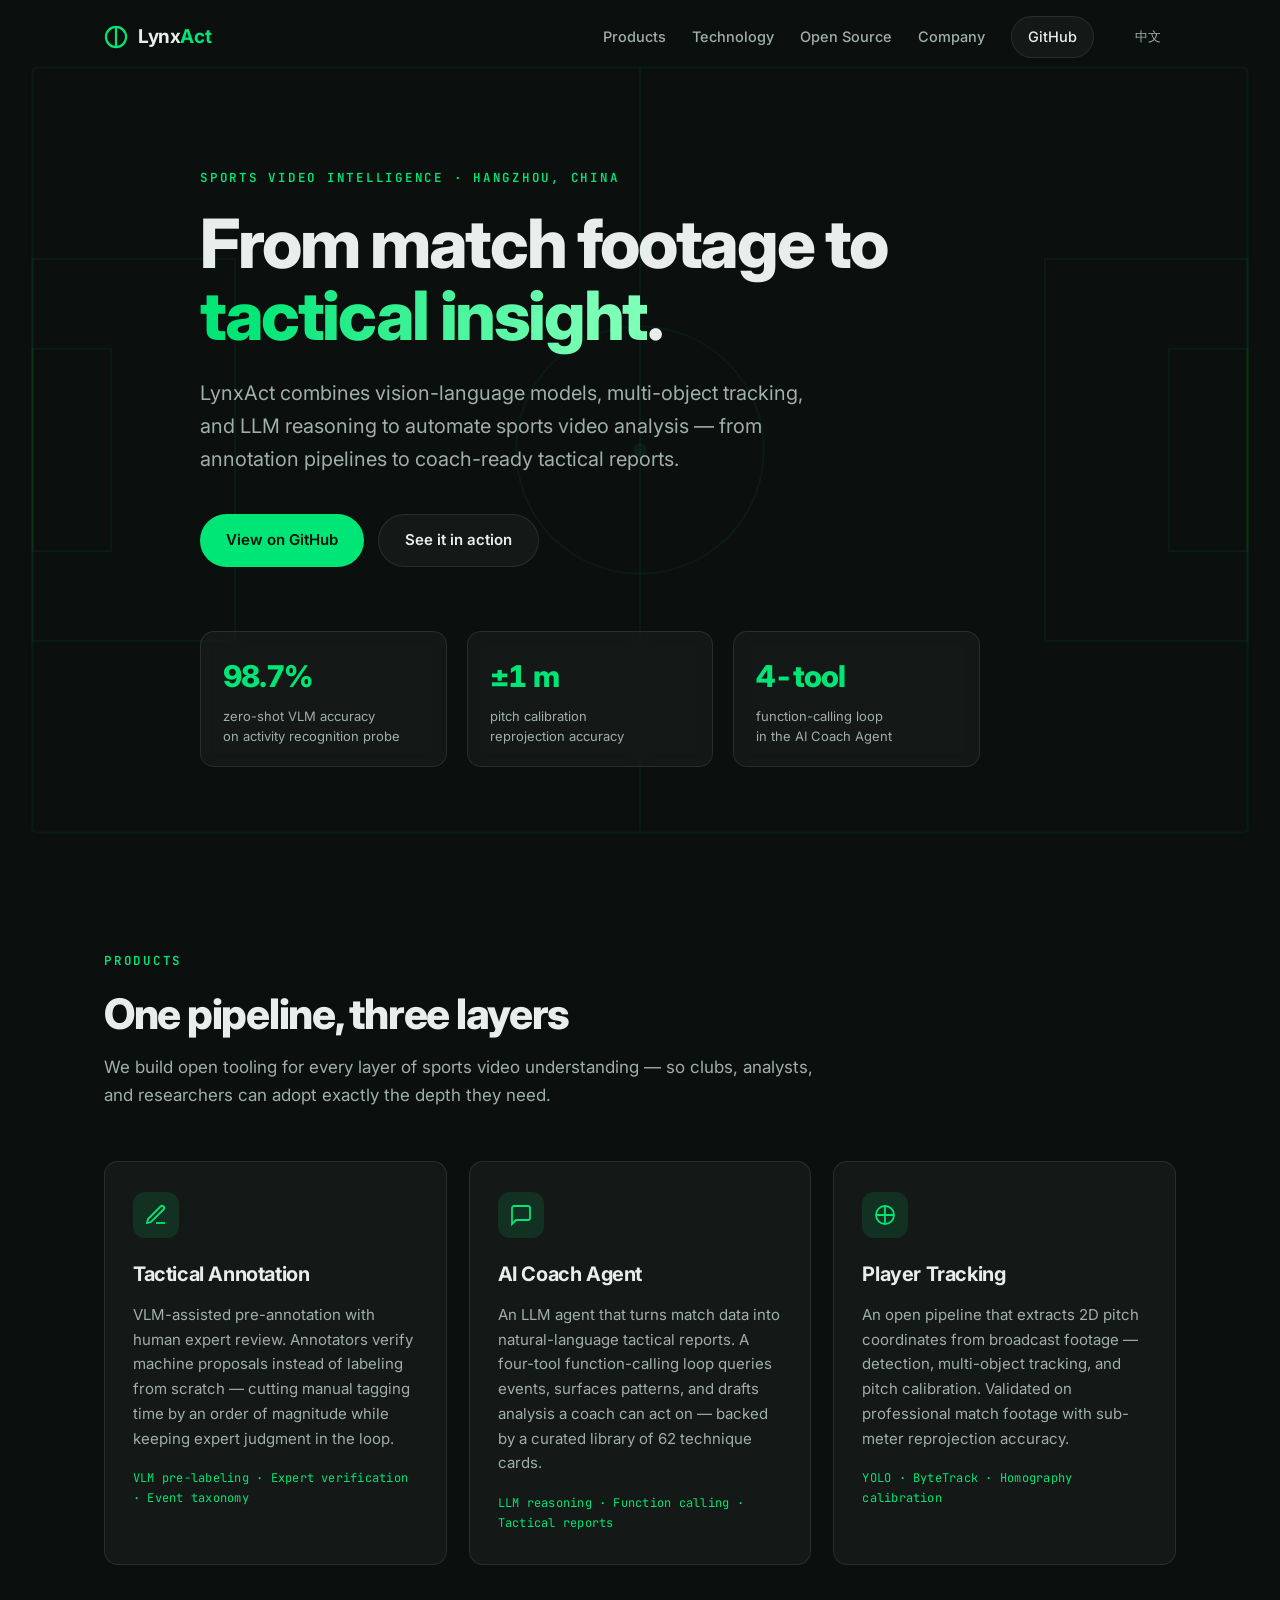
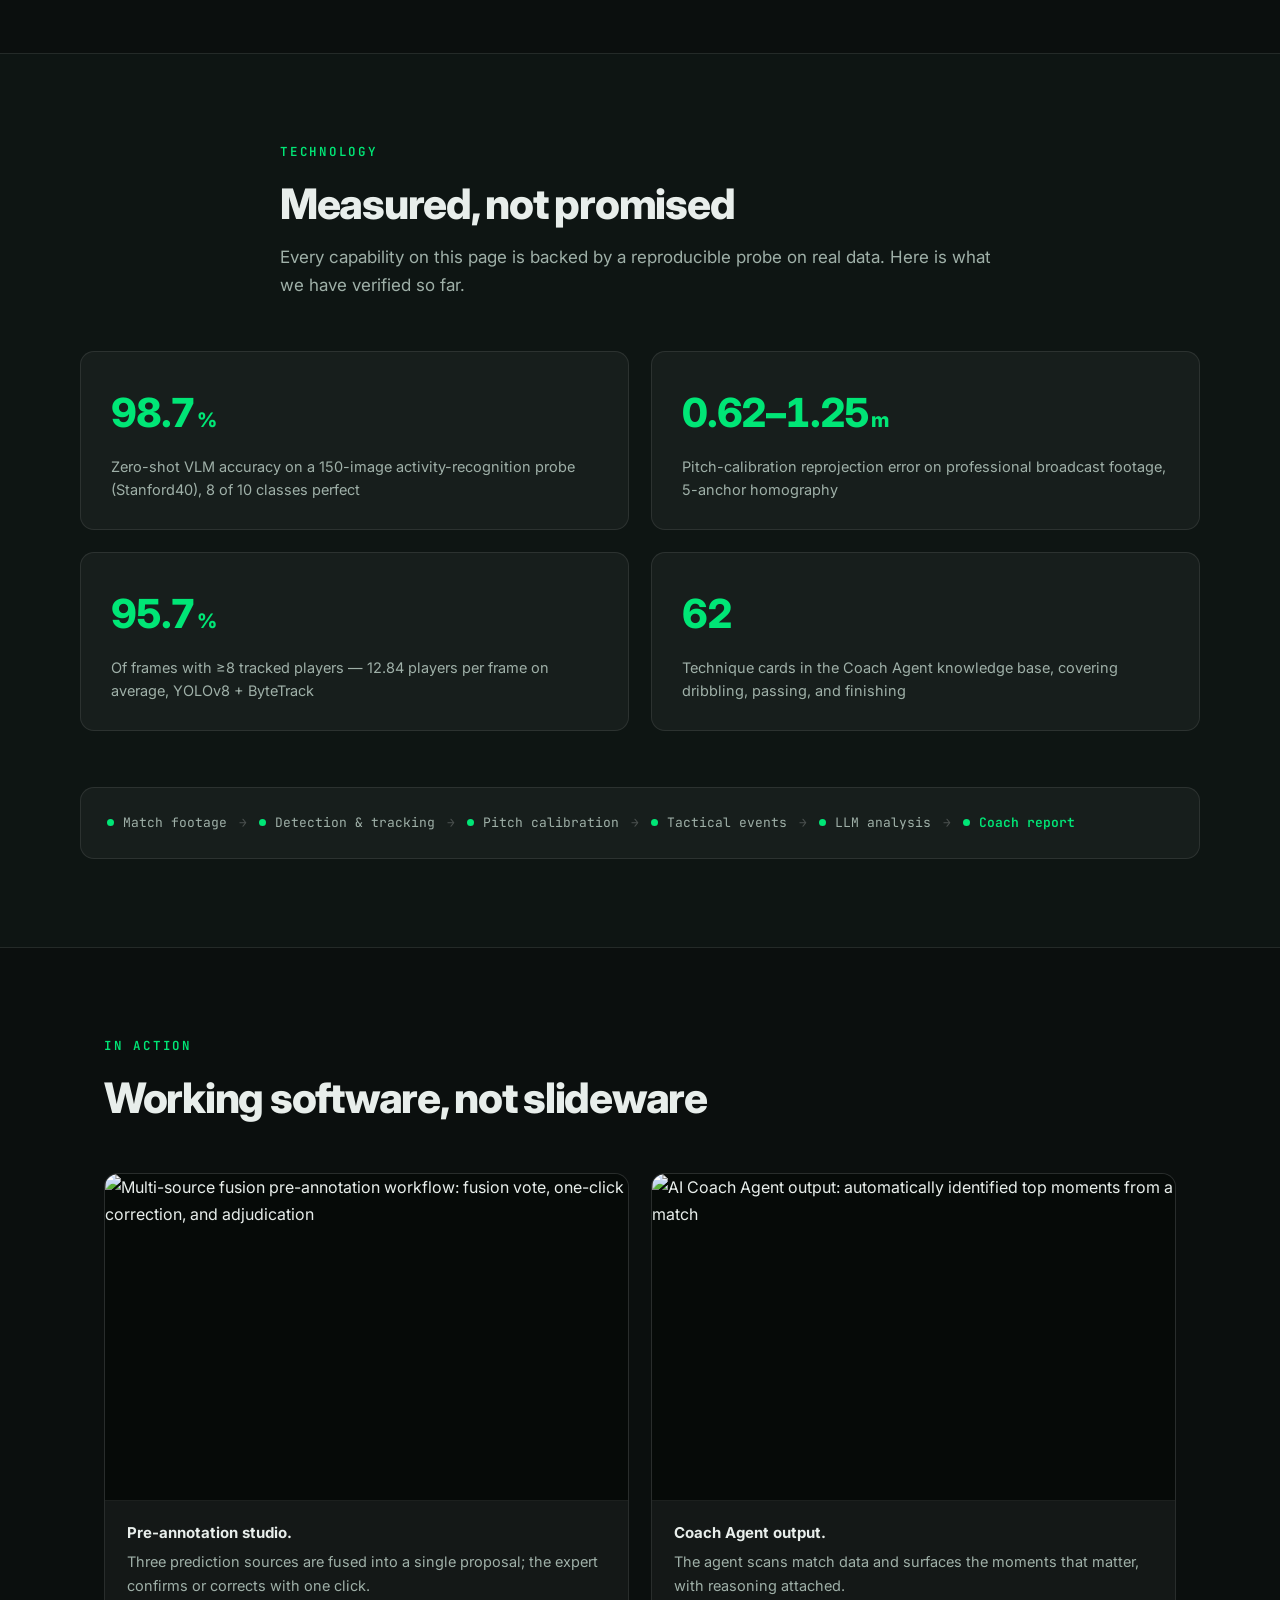
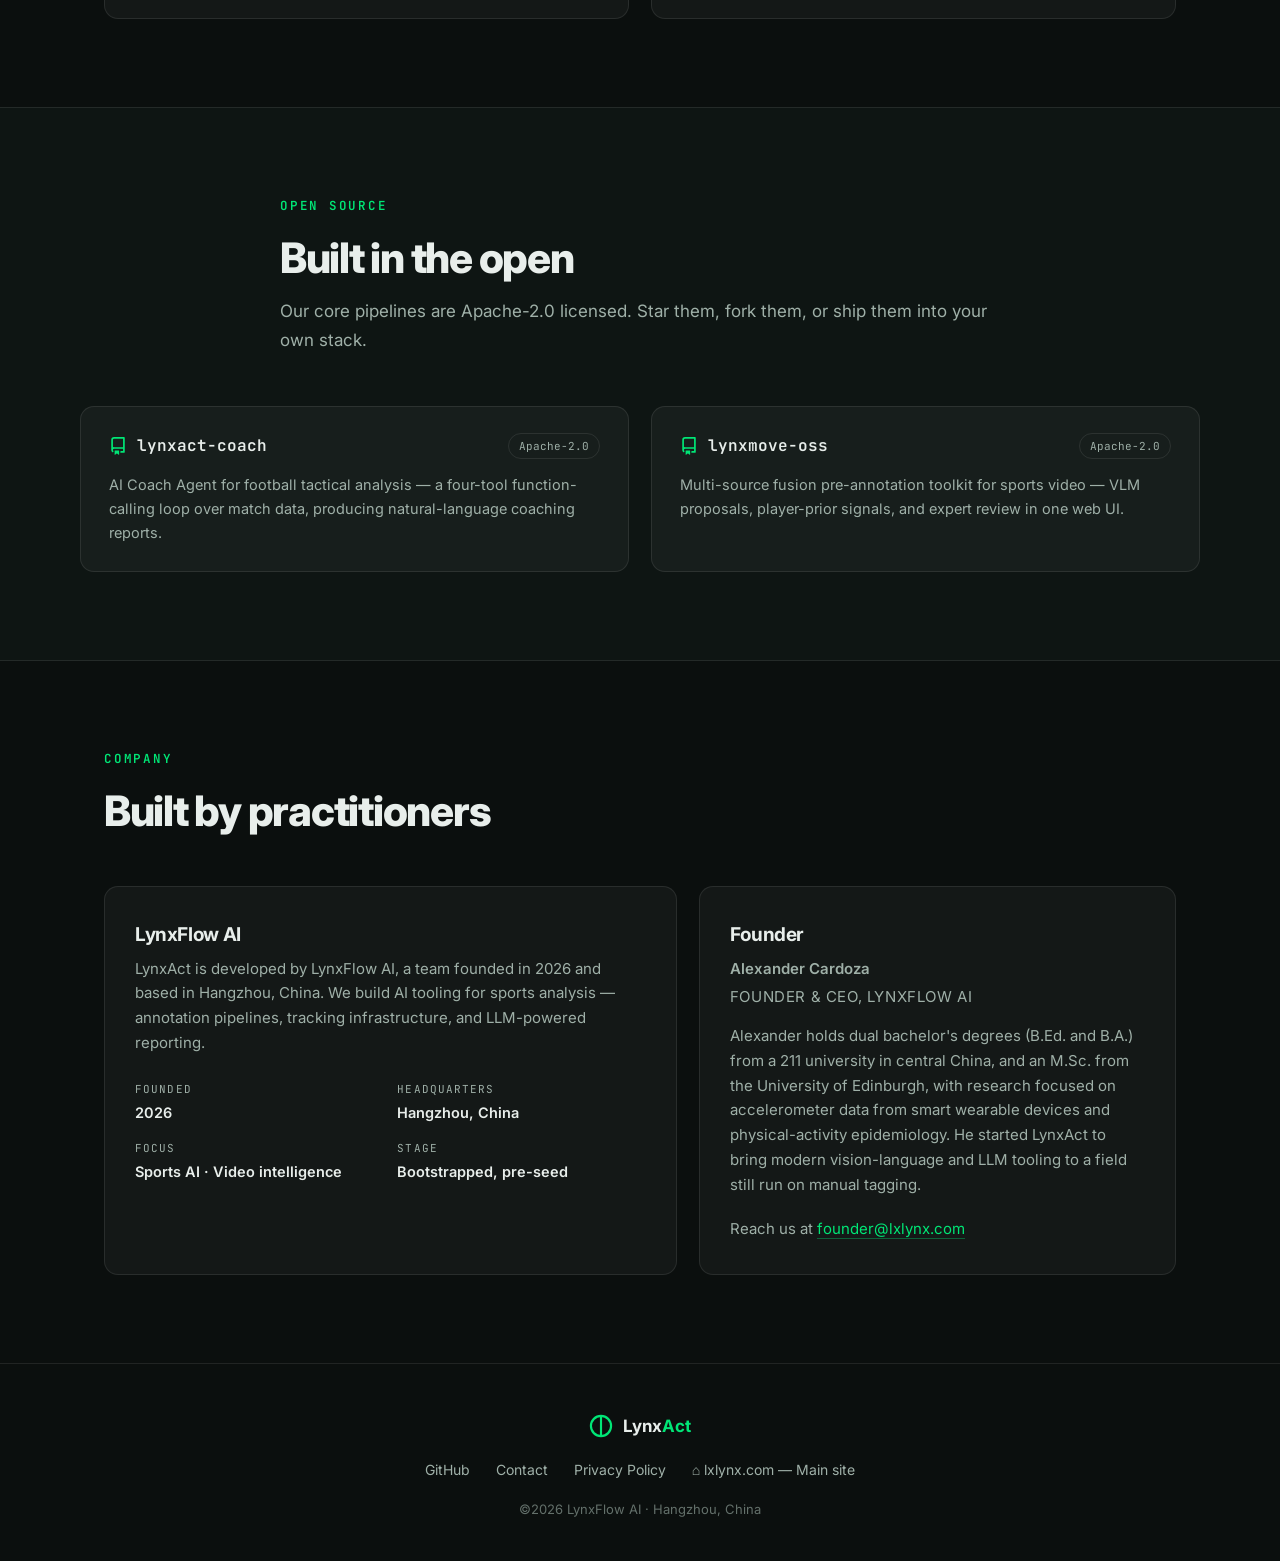
==== commit 21deb62c: "Merge e1ae70be7b2e71ad21f10d2f7c28b8227206a1b5 into 9868d94914e25b4b20e31ced5d295b5010957db0" ====
--- a/index.html
+++ b/index.html
@@ -3,41 +3,23 @@
 <head>
   <meta charset="UTF-8">
   <meta name="viewport" content="width=device-width, initial-scale=1.0">
-  <meta name="theme-color" content="#0b0f0e">
-  <meta name="color-scheme" content="dark">
   <title>LynxAct — AI-Powered Sports Video Intelligence</title>
   <meta name="description" content="LynxAct turns match footage into tactical insight. VLM-assisted annotation, player tracking, and LLM coaching reports — built by LynxFlow AI.">
   <meta property="og:title" content="LynxAct — AI-Powered Sports Video Intelligence">
   <meta property="og:description" content="From raw match footage to coach-ready tactical reports. Open-source pipelines for sports video annotation, tracking, and LLM analysis.">
   <meta property="og:type" content="website">
   <meta property="og:url" content="https://lynxact.lxlynx.com/">
-  <meta property="og:image" content="https://lynxact.lxlynx.com/assets/lynxact-coach-top-moments-sample.png">
-  <meta property="og:image:alt" content="LynxAct coach tactical report sample">
-  <meta name="twitter:card" content="summary_large_image">
   <link rel="canonical" href="https://lynxact.lxlynx.com/">
   <link rel="alternate" hreflang="en" href="https://lynxact.lxlynx.com/">
   <link rel="alternate" hreflang="zh-CN" href="https://lynxact.lxlynx.com/zh/">
   <link rel="alternate" hreflang="x-default" href="https://lynxact.lxlynx.com/">
-  <link rel="icon" href="/favicon.svg" type="image/svg+xml">
+  <link rel="icon" href="data:image/svg+xml,%3Csvg xmlns='http://www.w3.org/2000/svg' viewBox='0 0 100 100'%3E%3Ccircle cx='50' cy='50' r='44' fill='none' stroke='%2300e676' stroke-width='8'/%3E%3Cline x1='50' y1='6' x2='50' y2='94' stroke='%2300e676' stroke-width='8'/%3E%3C/svg%3E">
   <link rel="preconnect" href="https://fonts.googleapis.com">
   <link rel="preconnect" href="https://fonts.gstatic.com" crossorigin>
   <link href="https://fonts.googleapis.com/css2?family=Inter:wght@400;500;600;700;800&family=JetBrains+Mono:wght@400;600&display=swap" rel="stylesheet">
-  <link rel="stylesheet" href="/css/style.css">
-  <script type="application/ld+json">
-  {
-    "@context": "https://schema.org",
-    "@type": "Organization",
-    "name": "LynxFlow AI",
-    "url": "https://lynxact.lxlynx.com/",
-    "logo": "https://lynxact.lxlynx.com/favicon.svg",
-    "founder": {"@type": "Person", "name": "Alexander Cardoza", "jobTitle": "Founder & CEO"},
-    "foundingDate": "2026",
-    "address": {"@type": "PostalAddress", "addressLocality": "Hangzhou", "addressCountry": "CN"}
-  }
-  </script>
+  <link rel="stylesheet" href="css/style.css">
 </head>
 <body>
-  <a class="skip-link" href="#main">Skip to content</a>
 
   <!-- Pitch-lines background decoration -->
   <svg class="pitch-bg" viewBox="0 0 1200 800" preserveAspectRatio="xMidYMid slice" aria-hidden="true">
@@ -92,7 +74,7 @@
     </div>
   </header>
 
-  <main id="main">
+  <main>
 
     <section class="section" id="products">
       <div class="section-head reveal">
@@ -174,17 +156,12 @@
       </div>
       <div class="demo-grid">
         <figure class="demo-item reveal">
-          <video width="880" height="656" autoplay loop muted playsinline controls preload="metadata" aria-label="Multi-source fusion pre-annotation workflow: fusion vote, one-click correction, and adjudication">
-            <source src="assets/demo.mp4" type="video/mp4">
-          </video>
+          <img src="assets/demo.gif" alt="Multi-source fusion pre-annotation workflow: fusion vote, one-click correction, and adjudication" loading="lazy">
           <figcaption><strong>Pre-annotation studio.</strong> Three prediction sources are fused
             into a single proposal; the expert confirms or corrects with one click.</figcaption>
         </figure>
         <figure class="demo-item reveal">
-          <picture>
-            <source srcset="assets/lynxact-coach-top-moments-sample.webp" type="image/webp">
-            <img src="assets/lynxact-coach-top-moments-sample.png" alt="AI Coach Agent output: automatically identified top moments from a match" loading="lazy" width="1200" height="840">
-          </picture>
+          <img src="assets/lynxact-coach-top-moments-sample.png" alt="AI Coach Agent output: automatically identified top moments from a match" loading="lazy">
           <figcaption><strong>Coach Agent output.</strong> The agent scans match data and
             surfaces the moments that matter, with reasoning attached.</figcaption>
         </figure>
@@ -271,7 +248,7 @@
         <a href="privacy.html">Privacy Policy</a>
         <a href="https://lxlynx.com" target="_blank" rel="noopener">⌂ lxlynx.com — Main site</a>
       </nav>
-      <p class="footer-legal">© 2026 LynxFlow AI · Hangzhou, China</p>
+      <p class="footer-legal">&copy;2026 LynxFlow AI · Hangzhou, China</p>
     </div>
   </footer>
 
--- a/css/style.css
+++ b/css/style.css
@@ -140,6 +140,18 @@
   padding: 168px 24px 96px;
 }
 .hero-inner { max-width: 880px; margin: 0 auto; }
+
+/* 404 / error pages: full-viewport centered, no scroll-triggered reveal. */
+.error-page {
+  min-height: 100vh;
+  display: flex;
+  flex-direction: column;
+  align-items: center;
+  justify-content: center;
+  padding: 64px 24px;
+  text-align: center;
+}
+.error-page .hero-cta { justify-content: center; }
 .eyebrow {
   font-family: var(--mono);
   font-size: 12.5px;
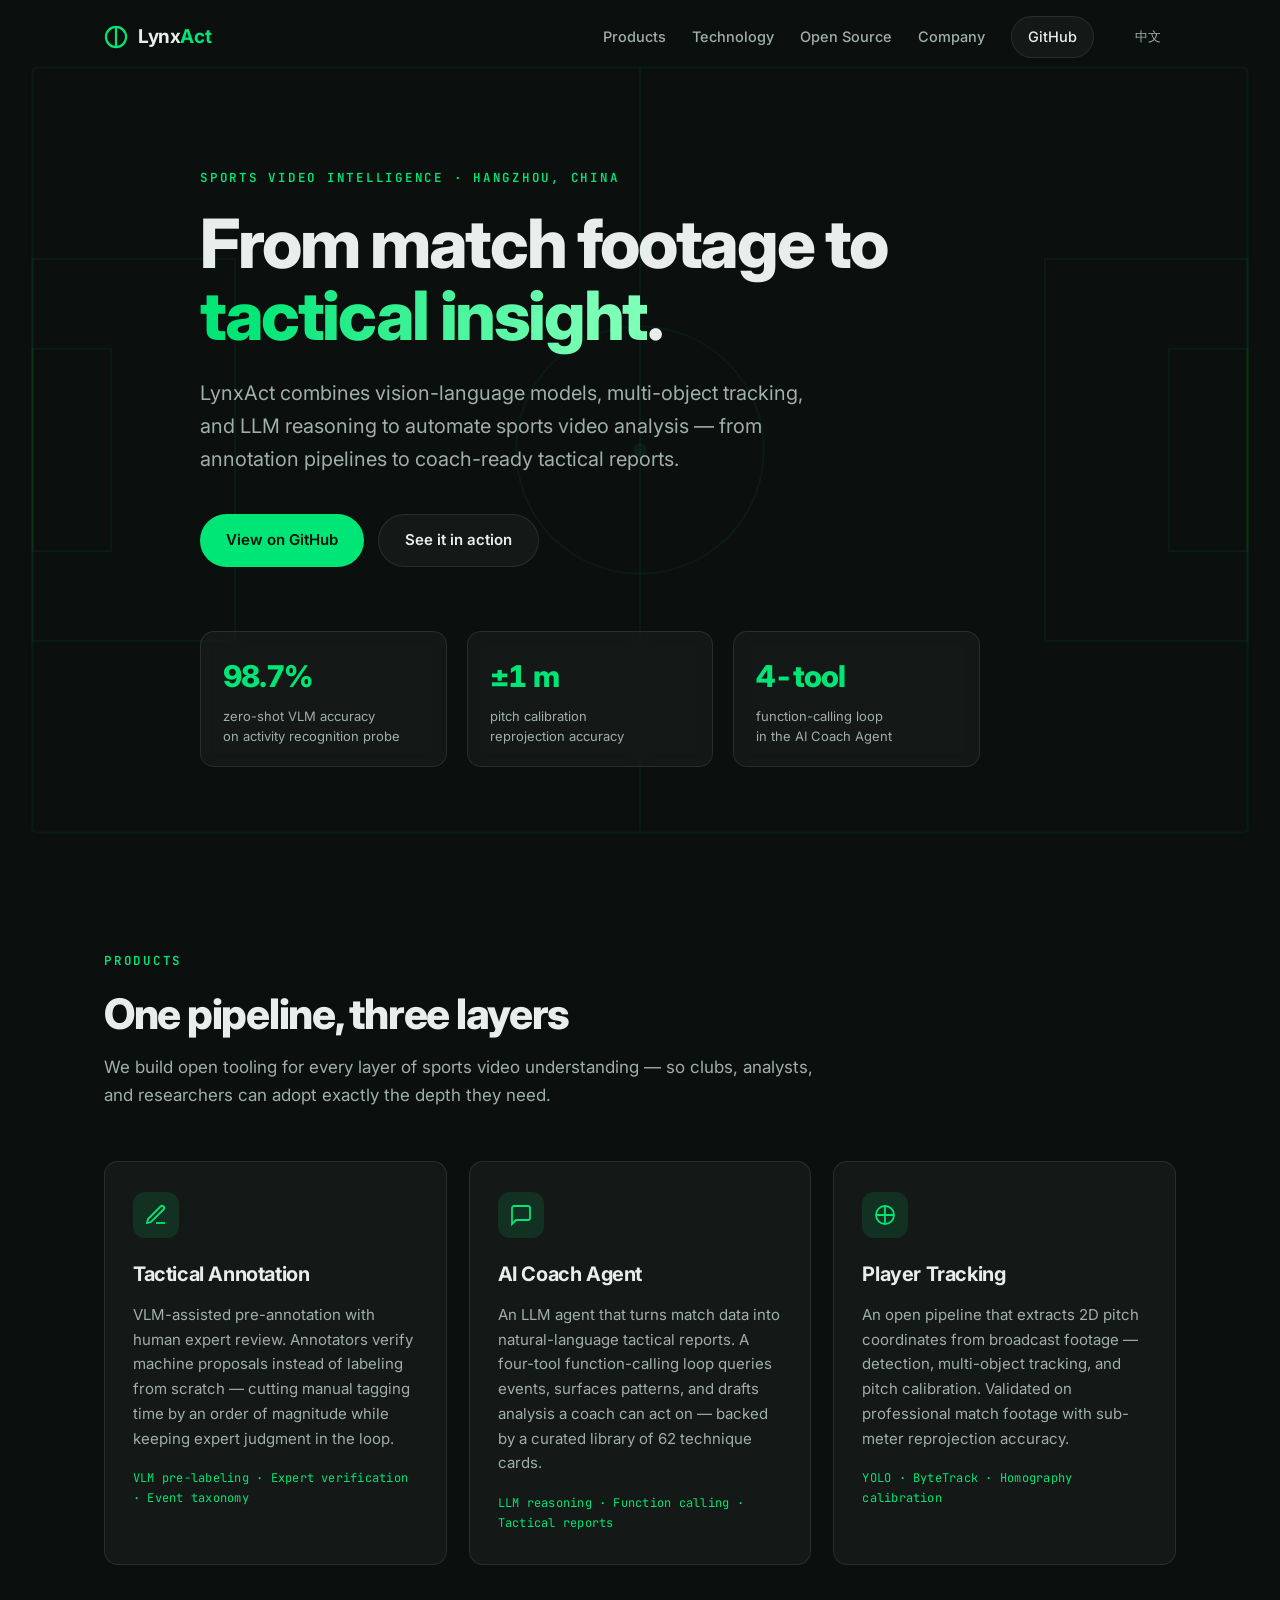
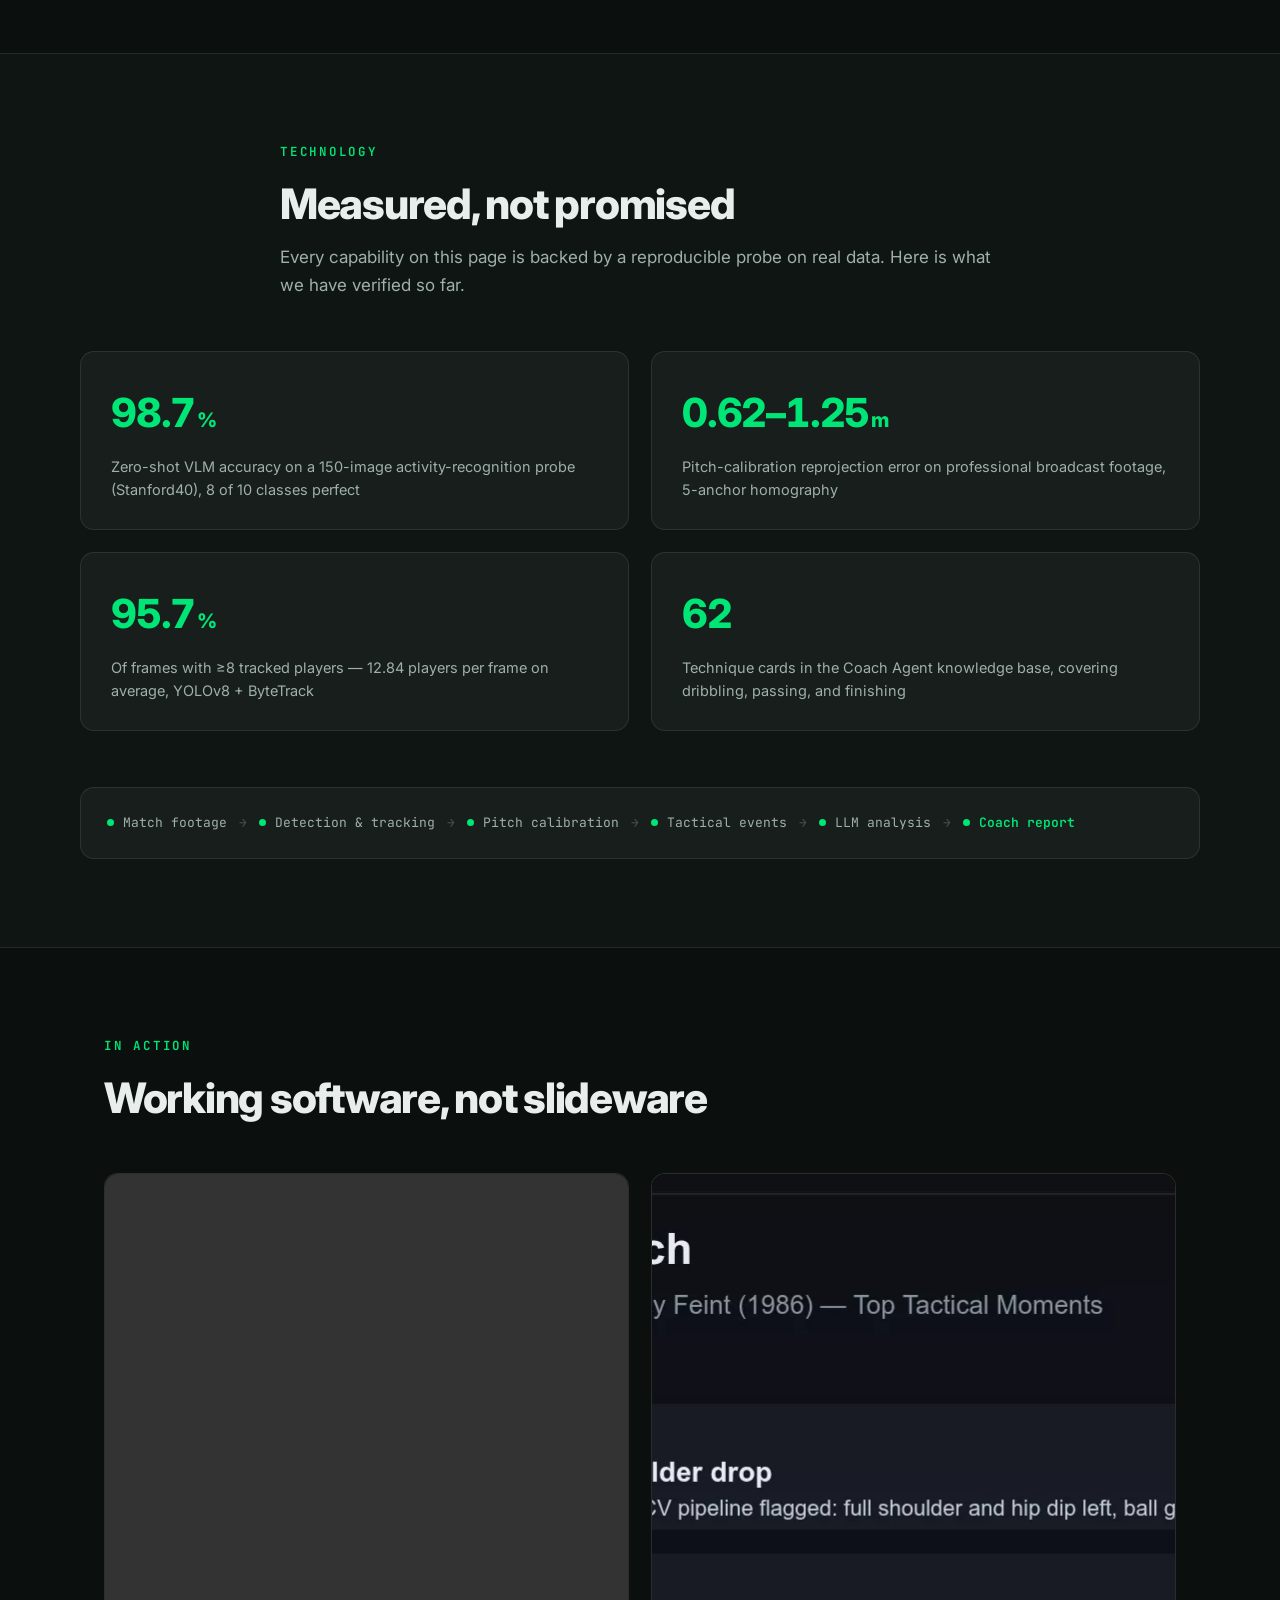
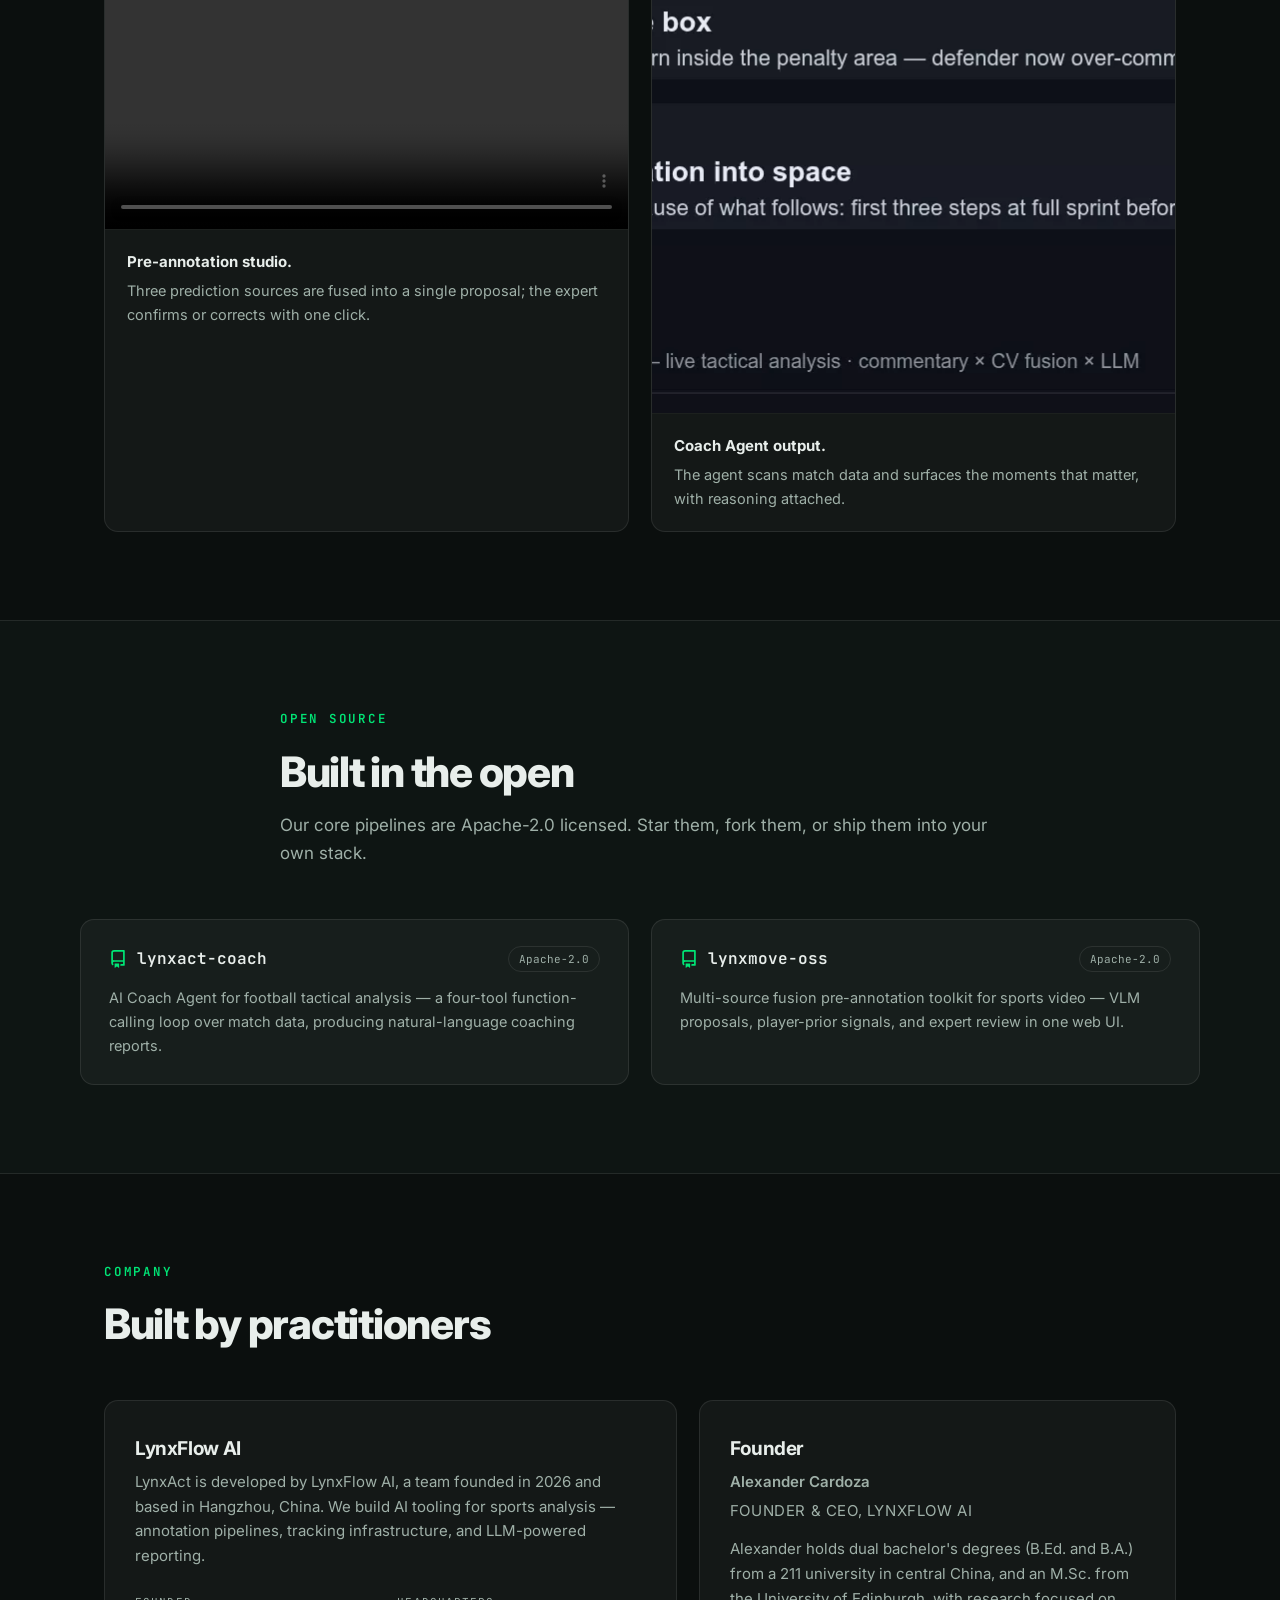
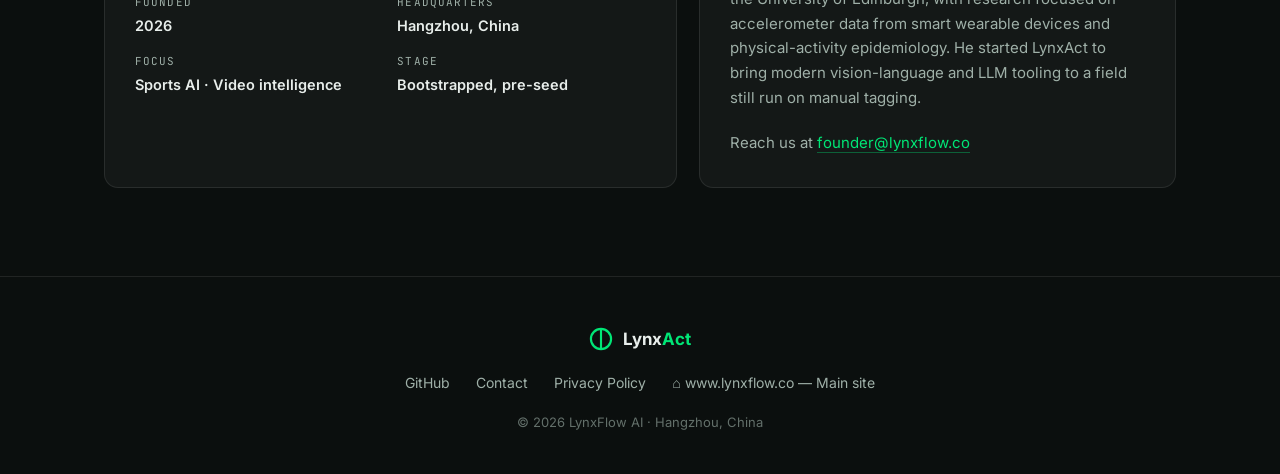
==== commit 71e6d8a6: "feat: 域名迁移 lxlynx.com -> lynxflow.co (canonical/og/hreflang/JSON-LD/邮箱 founder@lynxflow.co)" ====
--- a/index.html
+++ b/index.html
@@ -3,23 +3,53 @@
 <head>
   <meta charset="UTF-8">
   <meta name="viewport" content="width=device-width, initial-scale=1.0">
+  <meta name="theme-color" content="#0b0f0e">
+  <meta name="color-scheme" content="dark">
   <title>LynxAct — AI-Powered Sports Video Intelligence</title>
   <meta name="description" content="LynxAct turns match footage into tactical insight. VLM-assisted annotation, player tracking, and LLM coaching reports — built by LynxFlow AI.">
   <meta property="og:title" content="LynxAct — AI-Powered Sports Video Intelligence">
   <meta property="og:description" content="From raw match footage to coach-ready tactical reports. Open-source pipelines for sports video annotation, tracking, and LLM analysis.">
   <meta property="og:type" content="website">
-  <meta property="og:url" content="https://lynxact.lxlynx.com/">
-  <link rel="canonical" href="https://lynxact.lxlynx.com/">
-  <link rel="alternate" hreflang="en" href="https://lynxact.lxlynx.com/">
-  <link rel="alternate" hreflang="zh-CN" href="https://lynxact.lxlynx.com/zh/">
-  <link rel="alternate" hreflang="x-default" href="https://lynxact.lxlynx.com/">
-  <link rel="icon" href="data:image/svg+xml,%3Csvg xmlns='http://www.w3.org/2000/svg' viewBox='0 0 100 100'%3E%3Ccircle cx='50' cy='50' r='44' fill='none' stroke='%2300e676' stroke-width='8'/%3E%3Cline x1='50' y1='6' x2='50' y2='94' stroke='%2300e676' stroke-width='8'/%3E%3C/svg%3E">
+  <meta property="og:url" content="https://act.lynxflow.co/">
+  <meta property="og:image" content="https://act.lynxflow.co/assets/lynxact-coach-top-moments-sample.png">
+  <meta property="og:image:alt" content="LynxAct coach tactical report sample">
+  <meta property="og:image:width" content="1200">
+  <meta property="og:image:height" content="840">
+  <meta name="twitter:card" content="summary_large_image">
+  <link rel="canonical" href="https://act.lynxflow.co/">
+  <link rel="alternate" hreflang="en" href="https://act.lynxflow.co/">
+  <link rel="alternate" hreflang="zh-CN" href="https://act.lynxflow.co/zh/">
+  <link rel="alternate" hreflang="x-default" href="https://act.lynxflow.co/">
+  <link rel="icon" href="/favicon.svg" type="image/svg+xml">
   <link rel="preconnect" href="https://fonts.googleapis.com">
   <link rel="preconnect" href="https://fonts.gstatic.com" crossorigin>
   <link href="https://fonts.googleapis.com/css2?family=Inter:wght@400;500;600;700;800&family=JetBrains+Mono:wght@400;600&display=swap" rel="stylesheet">
-  <link rel="stylesheet" href="css/style.css">
+  <link rel="stylesheet" href="/css/style.css">
+  <script type="application/ld+json">
+  {
+    "@context": "https://schema.org",
+    "@type": "Organization",
+    "name": "LynxFlow AI",
+    "url": "https://act.lynxflow.co/",
+    "logo": "https://act.lynxflow.co/favicon.svg",
+    "founder": {"@type": "Person", "name": "Alexander Cardoza", "jobTitle": "Founder & CEO"},
+    "foundingDate": "2026",
+    "address": {"@type": "PostalAddress", "addressLocality": "Hangzhou", "addressCountry": "CN"}
+  }
+  </script>
+  <script type="application/ld+json">
+  {
+    "@context": "https://schema.org",
+    "@type": "WebSite",
+    "name": "LynxAct",
+    "url": "https://act.lynxflow.co/",
+    "inLanguage": ["en", "zh-CN"],
+    "publisher": {"@type": "Organization", "name": "LynxFlow AI"}
+  }
+  </script>
 </head>
 <body>
+  <a class="skip-link" href="#main">Skip to content</a>
 
   <!-- Pitch-lines background decoration -->
   <svg class="pitch-bg" viewBox="0 0 1200 800" preserveAspectRatio="xMidYMid slice" aria-hidden="true">
@@ -74,7 +104,7 @@
     </div>
   </header>
 
-  <main>
+  <main id="main">
 
     <section class="section" id="products">
       <div class="section-head reveal">
@@ -156,12 +186,17 @@
       </div>
       <div class="demo-grid">
         <figure class="demo-item reveal">
-          <img src="assets/demo.gif" alt="Multi-source fusion pre-annotation workflow: fusion vote, one-click correction, and adjudication" loading="lazy">
+          <video width="880" height="656" autoplay loop muted playsinline controls preload="metadata" aria-label="Multi-source fusion pre-annotation workflow: fusion vote, one-click correction, and adjudication">
+            <source src="assets/demo.mp4" type="video/mp4">
+          </video>
           <figcaption><strong>Pre-annotation studio.</strong> Three prediction sources are fused
             into a single proposal; the expert confirms or corrects with one click.</figcaption>
         </figure>
         <figure class="demo-item reveal">
-          <img src="assets/lynxact-coach-top-moments-sample.png" alt="AI Coach Agent output: automatically identified top moments from a match" loading="lazy">
+          <picture>
+            <source srcset="assets/lynxact-coach-top-moments-sample.webp" type="image/webp">
+            <img src="assets/lynxact-coach-top-moments-sample.png" alt="AI Coach Agent output: automatically identified top moments from a match" loading="lazy" width="1200" height="840">
+          </picture>
           <figcaption><strong>Coach Agent output.</strong> The agent scans match data and
             surfaces the moments that matter, with reasoning attached.</figcaption>
         </figure>
@@ -226,7 +261,7 @@
             wearable devices and physical-activity epidemiology. He started
             LynxAct to bring modern vision-language and LLM tooling to a field
             still run on manual tagging.</p>
-          <p class="company-contact">Reach us at <a href="mailto:founder@lxlynx.com">founder@lxlynx.com</a></p>
+          <p class="company-contact">Reach us at <a href="mailto:founder@lynxflow.co">founder@lynxflow.co</a></p>
         </div>
       </div>
     </section>
@@ -244,11 +279,11 @@
       </div>
       <nav class="footer-links" aria-label="Footer">
         <a href="https://github.com/Lxcardoza993?tab=repositories" target="_blank" rel="noopener">GitHub</a>
-        <a href="mailto:founder@lxlynx.com">Contact</a>
+        <a href="mailto:founder@lynxflow.co">Contact</a>
         <a href="privacy.html">Privacy Policy</a>
-        <a href="https://lxlynx.com" target="_blank" rel="noopener">⌂ lxlynx.com — Main site</a>
+        <a href="https://www.lynxflow.co" target="_blank" rel="noopener">⌂ www.lynxflow.co — Main site</a>
       </nav>
-      <p class="footer-legal">&copy;2026 LynxFlow AI · Hangzhou, China</p>
+      <p class="footer-legal">© 2026 LynxFlow AI · Hangzhou, China</p>
     </div>
   </footer>
 
